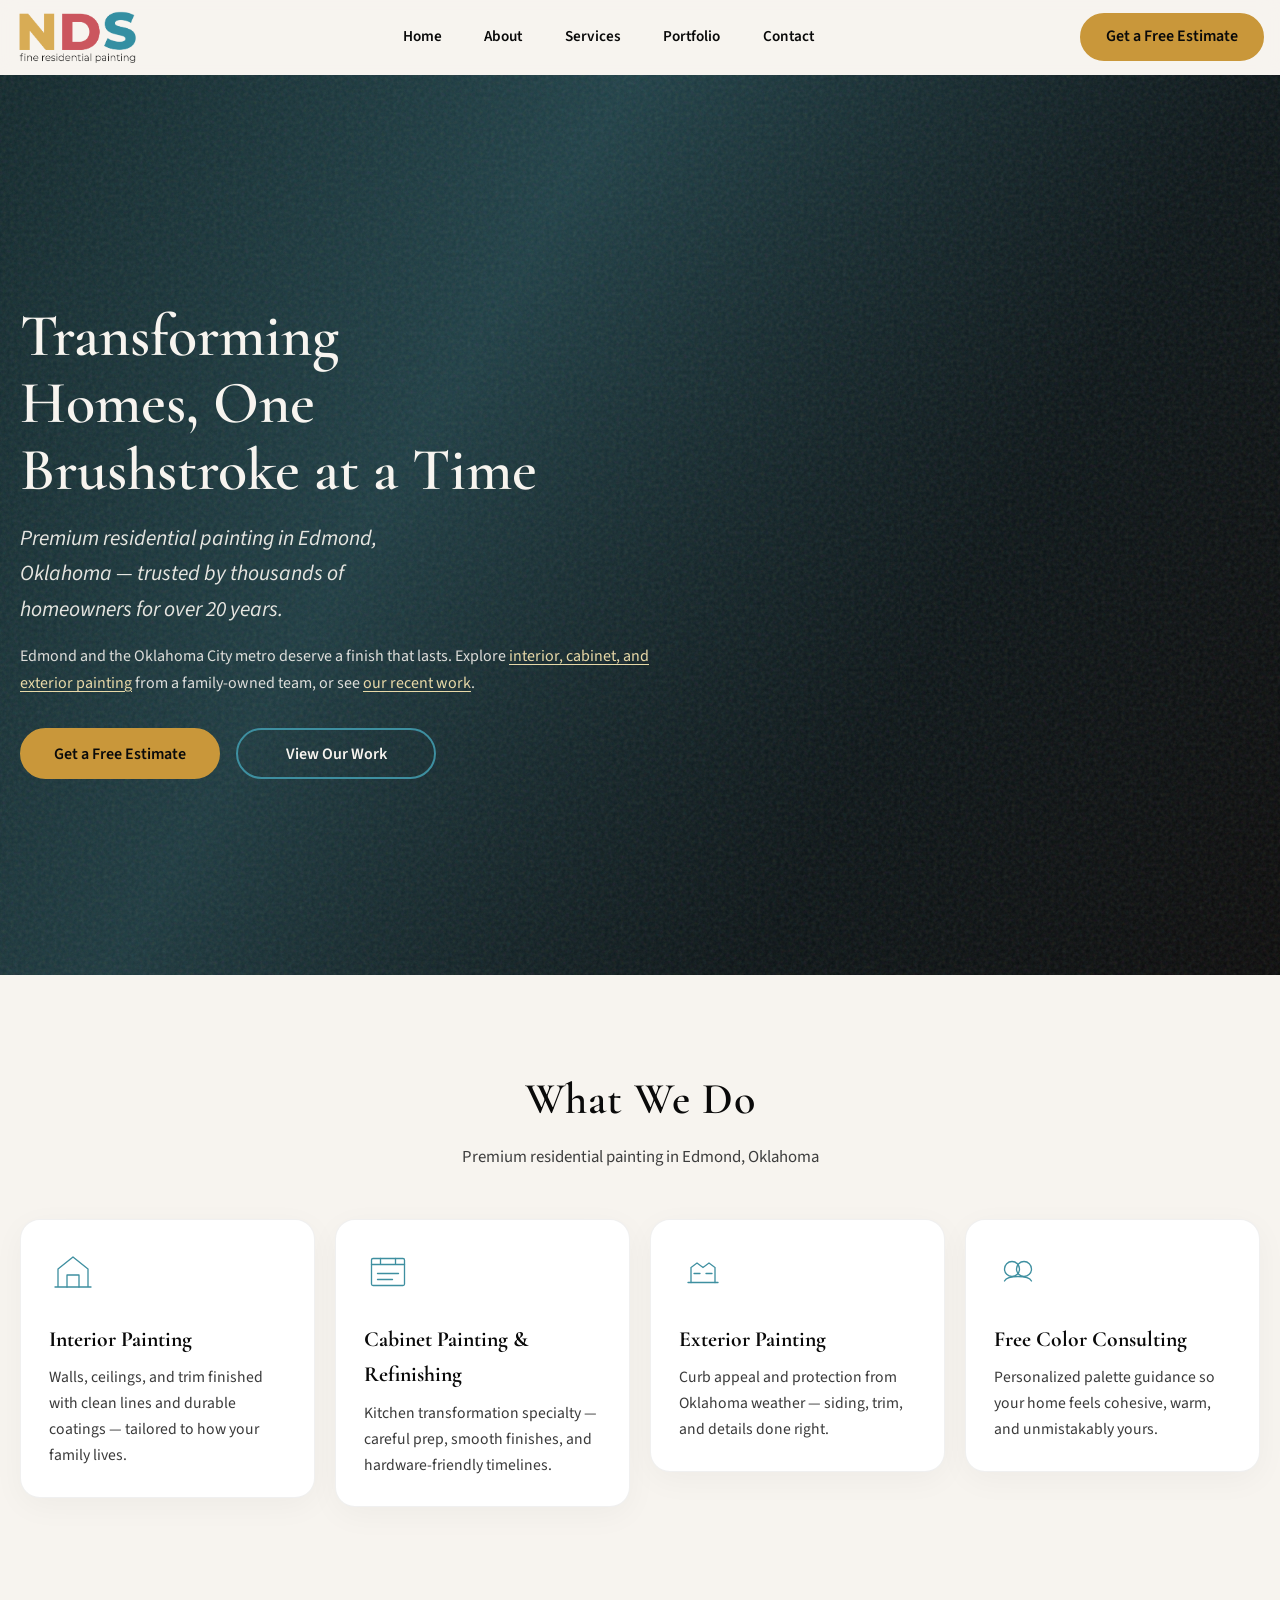
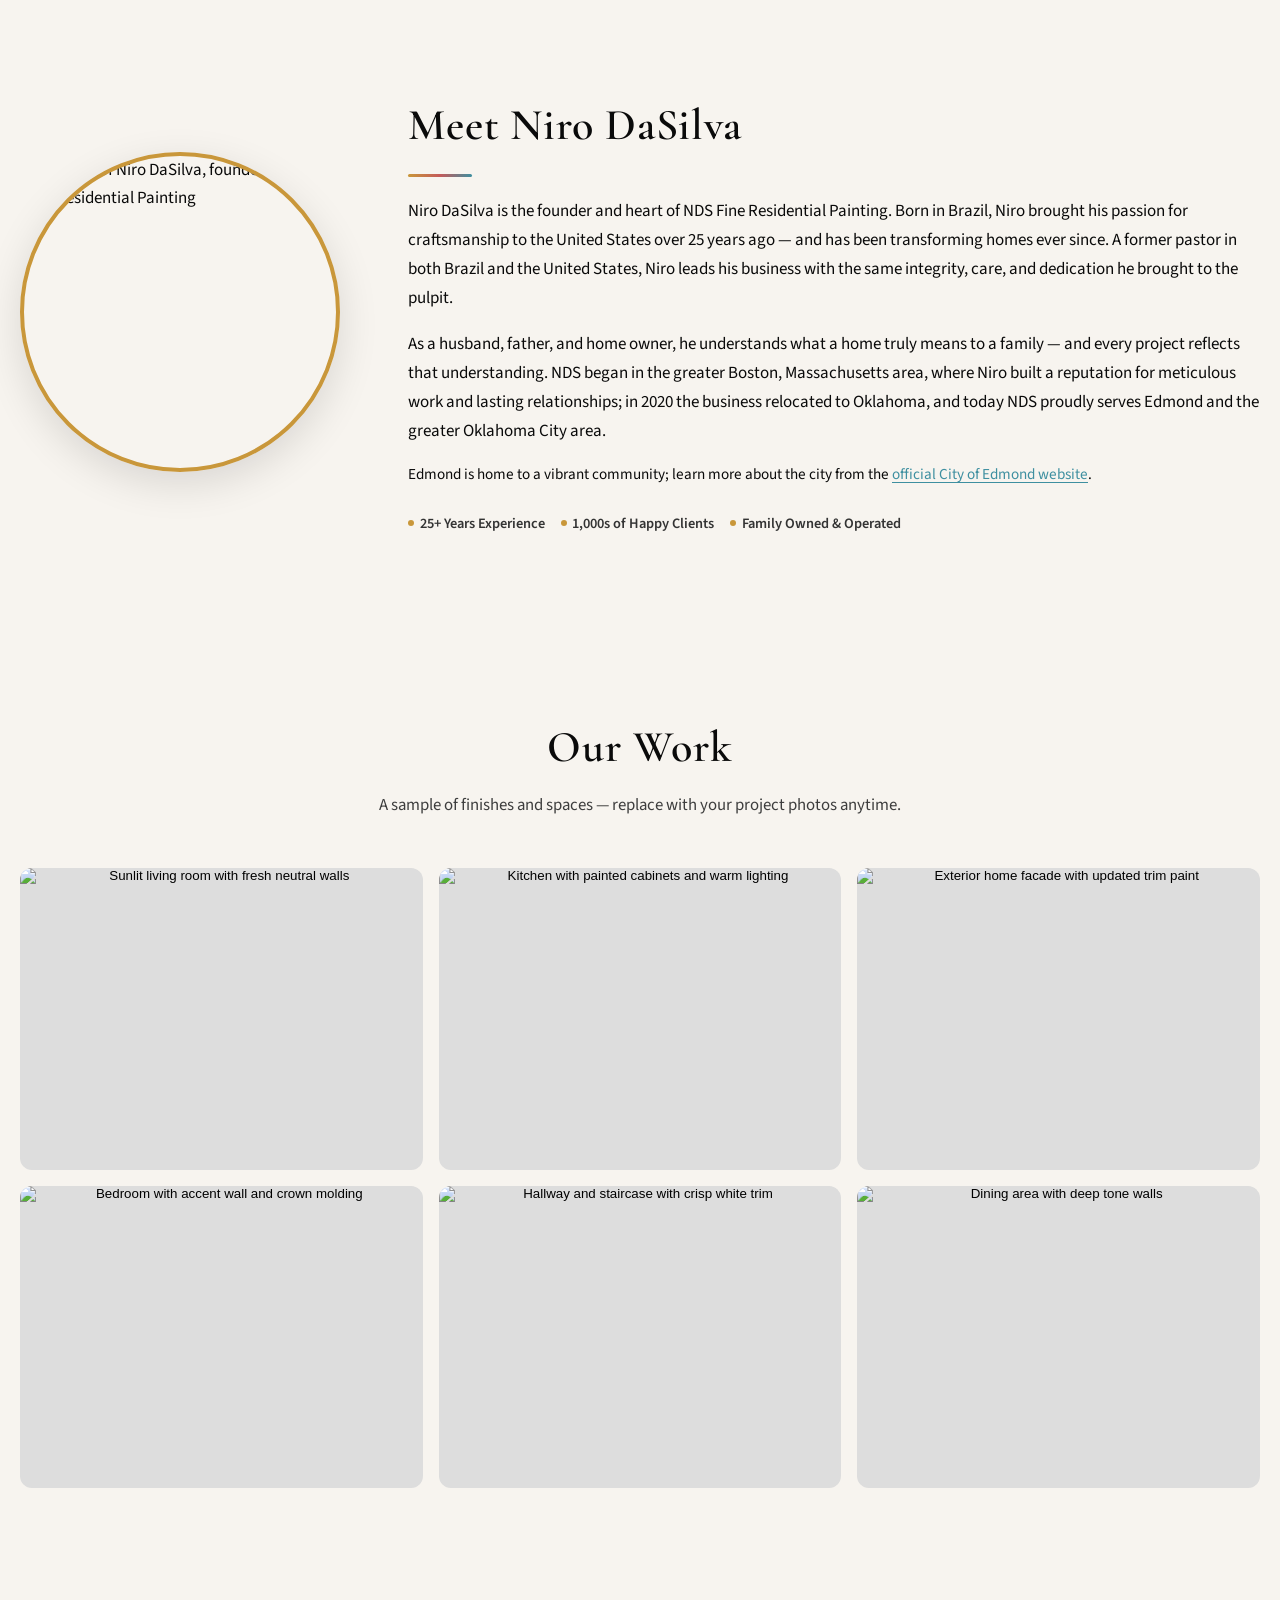
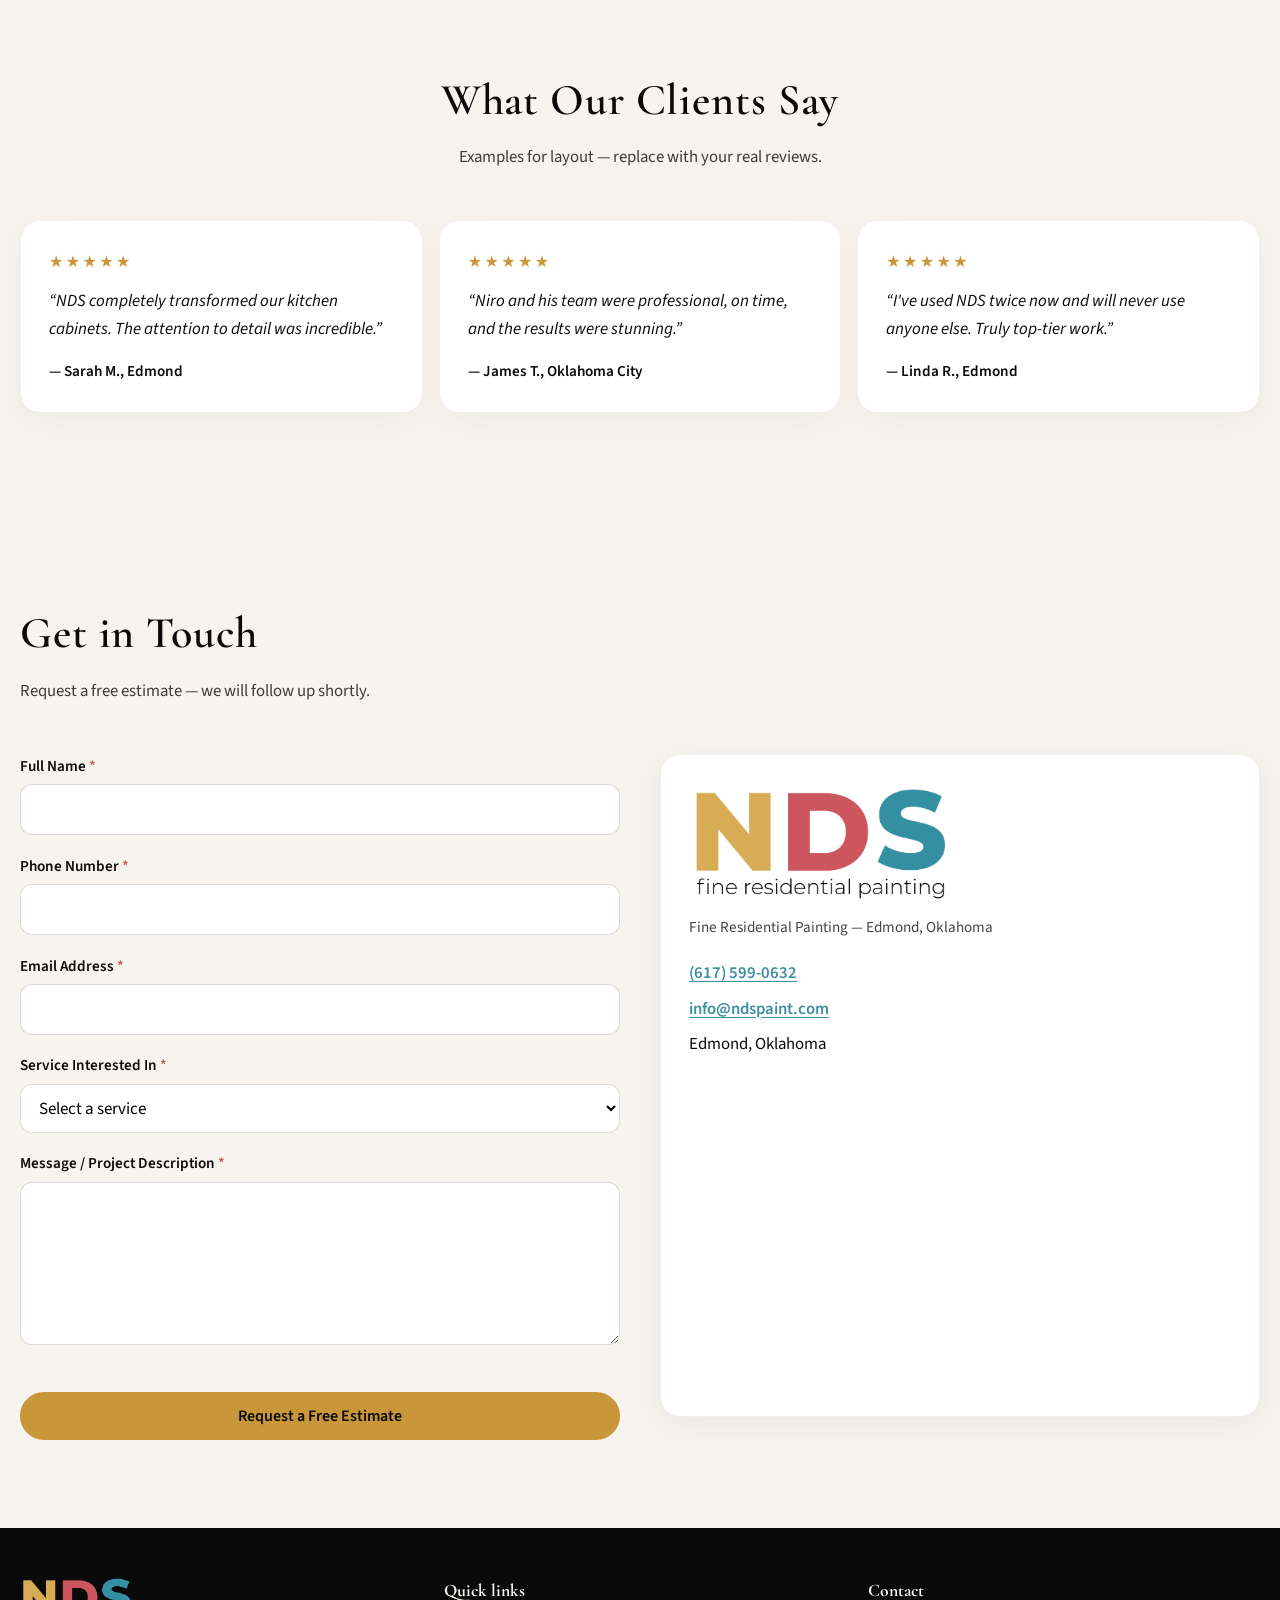
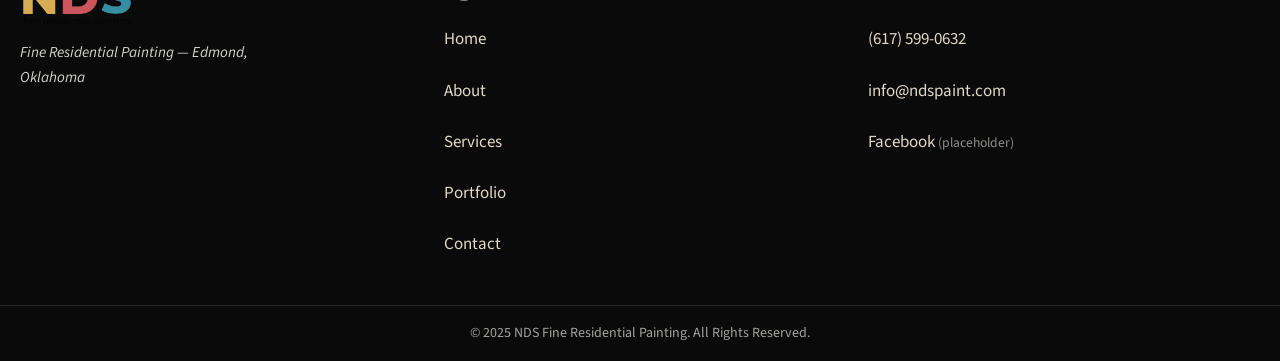
==== site/index.html @ ad786ef2 "Add NDS Fine Residential Painting static site and assets - Single-page site in site/ (HTML, CSS, van" ====
<!DOCTYPE html>
<html lang="en-US">
<head>
  <meta charset="utf-8">
  <meta name="viewport" content="width=device-width, initial-scale=1">
  <title>NDS Fine Residential Painting | Edmond, Oklahoma | Cabinet &amp; Interior Painting</title>
  <meta name="description" content="NDS Fine Residential Painting offers premium interior, exterior, and cabinet painting in Edmond, Oklahoma. Family owned, 20+ years experience. Free estimates.">
  <link rel="canonical" href="https://ndspaint.com/">
  <meta property="og:type" content="website">
  <meta property="og:url" content="https://ndspaint.com/">
  <meta property="og:title" content="NDS Fine Residential Painting | Edmond, Oklahoma">
  <meta property="og:description" content="Premium interior, exterior, and cabinet painting in Edmond, Oklahoma. Family owned, 20+ years experience. Free estimates.">
  <meta property="og:image" content="https://ndspaint.com/images/logo.png">
  <meta property="og:locale" content="en_US">
  <meta name="twitter:card" content="summary_large_image">
  <meta name="twitter:title" content="NDS Fine Residential Painting | Edmond, Oklahoma">
  <meta name="twitter:description" content="Premium interior, exterior, and cabinet painting in Edmond, Oklahoma. Family owned, 20+ years experience.">
  <meta name="twitter:image" content="https://ndspaint.com/images/logo.png">
  <meta name="theme-color" content="#0A0A0A">
  <link rel="preconnect" href="https://fonts.googleapis.com">
  <link rel="preconnect" href="https://fonts.gstatic.com" crossorigin>
  <link href="https://fonts.googleapis.com/css2?family=Cormorant+Garamond:ital,wght@0,500;0,600;0,700;1,500&family=Source+Sans+3:ital,wght@0,400;0,600;0,700;1,400&display=swap" rel="stylesheet">
  <link rel="stylesheet" href="styles.css">
  <script type="application/ld+json">
  {
    "@context": "https://schema.org",
    "@type": "HousePainter",
    "name": "NDS Fine Residential Painting",
    "description": "Premium residential interior, exterior, and cabinet painting. Founded in the greater Boston, Massachusetts area; relocated to Oklahoma in 2020. Family owned, now serving Edmond and the greater Oklahoma City area.",
    "url": "https://ndspaint.com/",
    "telephone": "+1-617-599-0632",
    "email": "info@ndspaint.com",
    "areaServed": [
      { "@type": "City", "name": "Edmond", "containedInPlace": { "@type": "State", "name": "Oklahoma" } },
      { "@type": "AdministrativeArea", "name": "Oklahoma City metropolitan area" }
    ],
    "address": {
      "@type": "PostalAddress",
      "addressLocality": "Edmond",
      "addressRegion": "OK",
      "addressCountry": "US"
    }
  }
  </script>
</head>
<body>
  <a class="skip-link" href="#main">Skip to main content</a>

  <header class="site-header" id="top">
    <nav class="nav" aria-label="Primary">
      <a class="nav__brand" href="#home">
        <img class="nav__logo" src="images/logo.png" width="420" height="195" alt="NDS Fine Residential Painting">
      </a>
      <ul class="nav__menu" id="navMenu">
        <li><a class="nav__link" href="#home">Home</a></li>
        <li><a class="nav__link" href="#about">About</a></li>
        <li><a class="nav__link" href="#services">Services</a></li>
        <li><a class="nav__link" href="#portfolio">Portfolio</a></li>
        <li><a class="nav__link" href="#contact">Contact</a></li>
        <li class="nav__menu-cta"><a class="btn btn--primary btn--small" href="#contact">Get a Free Estimate</a></li>
      </ul>
      <div class="nav__spacer" aria-hidden="true"></div>
      <div class="nav__backdrop" id="navBackdrop" hidden></div>
      <div class="nav__end">
        <button type="button" class="nav__toggle" id="navToggle" aria-expanded="false" aria-controls="navMenu" aria-label="Open menu">
          <span class="nav__toggle-bar" aria-hidden="true"></span>
          <span class="nav__toggle-bar" aria-hidden="true"></span>
          <span class="nav__toggle-bar" aria-hidden="true"></span>
        </button>
        <a class="btn btn--primary nav__cta" href="#contact" aria-label="Get a Free Estimate">
          <span class="nav__cta-label nav__cta-label--full" aria-hidden="true">Get a Free Estimate</span>
          <span class="nav__cta-label nav__cta-label--short" aria-hidden="true">Free estimate</span>
        </a>
      </div>
    </nav>
  </header>

  <main id="main">
    <section class="hero section section--dark" id="home" aria-labelledby="hero-heading">
      <div class="hero__bg" aria-hidden="true"></div>
      <div class="hero__inner container reveal">
        <h1 class="hero__title" id="hero-heading">Transforming Homes, One Brushstroke at a Time</h1>
        <p class="hero__subtitle">Premium residential painting in Edmond, Oklahoma — trusted by thousands of homeowners for over 20 years.</p>
        <p class="hero__lede">Edmond and the Oklahoma City metro deserve a finish that lasts. Explore <a href="#services">interior, cabinet, and exterior painting</a> from a family-owned team, or see <a href="#portfolio">our recent work</a>.</p>
        <div class="hero__actions">
          <a class="btn btn--primary hero__btn" href="#contact">Get a Free Estimate</a>
          <a class="btn btn--outline hero__btn" href="#portfolio">View Our Work</a>
        </div>
      </div>
    </section>

    <section class="section section--cream" id="services" aria-labelledby="services-heading">
      <div class="container">
        <header class="section__header reveal">
          <h2 class="section__title" id="services-heading">What We Do</h2>
          <p class="section__kicker">Premium residential painting in Edmond, Oklahoma</p>
        </header>
        <div class="grid grid--services">
          <article class="card card--service reveal">
            <div class="card__icon" aria-hidden="true">
              <svg viewBox="0 0 64 64" width="48" height="48" fill="none" stroke="currentColor" stroke-width="1.75" stroke-linecap="round" stroke-linejoin="round"><path d="M8 52h48M12 52V28l20-16 20 16v24"/><path d="M24 52V36h16v16"/></svg>
            </div>
            <h3 class="card__title">Interior Painting</h3>
            <p class="card__text">Walls, ceilings, and trim finished with clean lines and durable coatings — tailored to how your family lives.</p>
          </article>
          <article class="card card--service reveal">
            <div class="card__icon" aria-hidden="true">
              <svg viewBox="0 0 64 64" width="48" height="48" fill="none" stroke="currentColor" stroke-width="1.75" stroke-linecap="round"><rect x="10" y="14" width="44" height="36" rx="2"/><path d="M10 22h44M22 14v8M42 14v8"/><path d="M18 34h28M18 42h20"/></svg>
            </div>
            <h3 class="card__title">Cabinet Painting &amp; Refinishing</h3>
            <p class="card__text">Kitchen transformation specialty — careful prep, smooth finishes, and hardware-friendly timelines.</p>
          </article>
          <article class="card card--service reveal">
            <div class="card__icon" aria-hidden="true">
              <svg viewBox="0 0 64 64" width="48" height="48" fill="none" stroke="currentColor" stroke-width="1.75" stroke-linecap="round"><path d="M12 46h40"/><path d="M16 46V26l8-6 8 6 8-6 8 6v20"/><path d="M20 34h8M36 34h8"/></svg>
            </div>
            <h3 class="card__title">Exterior Painting</h3>
            <p class="card__text">Curb appeal and protection from Oklahoma weather — siding, trim, and details done right.</p>
          </article>
          <article class="card card--service reveal">
            <div class="card__icon" aria-hidden="true">
              <svg viewBox="0 0 64 64" width="48" height="48" fill="none" stroke="currentColor" stroke-width="1.75" stroke-linecap="round"><circle cx="24" cy="28" r="10"/><circle cx="40" cy="28" r="10"/><path d="M14 44c4-8 32-8 36 0"/></svg>
            </div>
            <h3 class="card__title">Free Color Consulting</h3>
            <p class="card__text">Personalized palette guidance so your home feels cohesive, warm, and unmistakably yours.</p>
          </article>
        </div>
      </div>
    </section>

    <section class="section" id="about" aria-labelledby="about-heading">
      <div class="container about">
        <div class="about__media reveal">
          <img class="about__photo" src="https://picsum.photos/seed/nds-owner-portrait/640/640" width="320" height="320" alt="Portrait of Niro DaSilva, founder of NDS Fine Residential Painting">
        </div>
        <div class="about__content reveal">
          <h2 class="section__title section__title--left" id="about-heading">Meet Niro DaSilva</h2>
          <span class="about__accent" aria-hidden="true"></span>
          <p class="about__text">Niro DaSilva is the founder and heart of NDS Fine Residential Painting. Born in Brazil, Niro brought his passion for craftsmanship to the United States over 25 years ago — and has been transforming homes ever since. A former pastor in both Brazil and the United States, Niro leads his business with the same integrity, care, and dedication he brought to the pulpit.</p>
          <p class="about__text">As a husband, father, and home owner, he understands what a home truly means to a family — and every project reflects that understanding. NDS began in the greater Boston, Massachusetts area, where Niro built a reputation for meticulous work and lasting relationships; in 2020 the business relocated to Oklahoma, and today NDS proudly serves Edmond and the greater Oklahoma City area.</p>
          <p class="about__meta">Edmond is home to a vibrant community; learn more about the city from the <a href="https://www.edmondok.com/" rel="noopener noreferrer">official City of Edmond website</a>.</p>
          <ul class="about__badges" aria-label="Company highlights">
            <li>25+ Years Experience</li>
            <li>1,000s of Happy Clients</li>
            <li>Family Owned &amp; Operated</li>
          </ul>
        </div>
      </div>
    </section>

    <section class="section section--cream" id="portfolio" aria-labelledby="portfolio-heading">
      <div class="container">
        <header class="section__header reveal">
          <h2 class="section__title" id="portfolio-heading">Our Work</h2>
          <p class="section__kicker">A sample of finishes and spaces — replace with your project photos anytime.</p>
        </header>
        <div class="gallery" id="gallery" data-lightbox-root>
          <button type="button" class="gallery__item reveal" data-lightbox-index="0" aria-label="Open gallery image 1: Sunlit living room with fresh neutral walls">
            <img src="https://picsum.photos/seed/nds-pf-01/800/600" alt="Sunlit living room with fresh neutral walls" width="800" height="600" loading="lazy" decoding="async">
          </button>
          <button type="button" class="gallery__item reveal" data-lightbox-index="1" aria-label="Open gallery image 2: Kitchen with painted cabinets and warm lighting">
            <img src="https://picsum.photos/seed/nds-pf-02/800/700" alt="Kitchen with painted cabinets and warm lighting" width="800" height="700" loading="lazy" decoding="async">
          </button>
          <button type="button" class="gallery__item reveal" data-lightbox-index="2" aria-label="Open gallery image 3: Exterior home facade with updated trim paint">
            <img src="https://picsum.photos/seed/nds-pf-03/800/650" alt="Exterior home facade with updated trim paint" width="800" height="650" loading="lazy" decoding="async">
          </button>
          <button type="button" class="gallery__item reveal" data-lightbox-index="3" aria-label="Open gallery image 4: Bedroom with accent wall and crown molding">
            <img src="https://picsum.photos/seed/nds-pf-04/800/620" alt="Bedroom with accent wall and crown molding" width="800" height="620" loading="lazy" decoding="async">
          </button>
          <button type="button" class="gallery__item reveal" data-lightbox-index="4" aria-label="Open gallery image 5: Hallway and staircase with crisp white trim">
            <img src="https://picsum.photos/seed/nds-pf-05/800/680" alt="Hallway and staircase with crisp white trim" width="800" height="680" loading="lazy" decoding="async">
          </button>
          <button type="button" class="gallery__item reveal" data-lightbox-index="5" aria-label="Open gallery image 6: Dining area with deep tone walls">
            <img src="https://picsum.photos/seed/nds-pf-06/800/640" alt="Dining area with deep tone walls" width="800" height="640" loading="lazy" decoding="async">
          </button>
        </div>
      </div>
    </section>

    <section class="section" id="testimonials" aria-labelledby="testimonials-heading">
      <div class="container">
        <header class="section__header reveal">
          <h2 class="section__title" id="testimonials-heading">What Our Clients Say</h2>
          <p class="section__kicker">Examples for layout — replace with your real reviews.</p>
        </header>
        <div class="testimonials reveal" role="region" aria-label="Client testimonials" tabindex="0">
          <article class="testimonial card">
            <p class="testimonial__stars" aria-label="5 out of 5 stars">★★★★★</p>
            <blockquote class="testimonial__quote"><p>“NDS completely transformed our kitchen cabinets. The attention to detail was incredible.”</p></blockquote>
            <p class="testimonial__cite">— Sarah M., Edmond</p>
          </article>
          <article class="testimonial card">
            <p class="testimonial__stars" aria-label="5 out of 5 stars">★★★★★</p>
            <blockquote class="testimonial__quote"><p>“Niro and his team were professional, on time, and the results were stunning.”</p></blockquote>
            <p class="testimonial__cite">— James T., Oklahoma City</p>
          </article>
          <article class="testimonial card">
            <p class="testimonial__stars" aria-label="5 out of 5 stars">★★★★★</p>
            <blockquote class="testimonial__quote"><p>“I've used NDS twice now and will never use anyone else. Truly top-tier work.”</p></blockquote>
            <p class="testimonial__cite">— Linda R., Edmond</p>
          </article>
        </div>
      </div>
    </section>

    <section class="section section--cream" id="contact" aria-labelledby="contact-heading">
      <div class="container contact">
        <header class="section__header section__header--left reveal">
          <h2 class="section__title" id="contact-heading">Get in Touch</h2>
          <p class="section__kicker">Request a free estimate — we will follow up shortly.</p>
        </header>
        <div class="contact__grid">
          <div class="contact__form-wrap reveal">
            <form class="form" id="contactForm">
              <div class="form__success" id="formSuccess" role="status" aria-live="polite" hidden>
                <p>Thank you! We’ll be in touch shortly.</p>
              </div>
              <div class="form__fields" id="formFields">
                <div class="form__row">
                  <label class="form__label" for="fullName">Full Name <span class="req" aria-hidden="true">*</span></label>
                  <input class="form__input" type="text" id="fullName" name="fullName" required autocomplete="name" minlength="2">
                </div>
                <div class="form__row">
                  <label class="form__label" for="phone">Phone Number <span class="req" aria-hidden="true">*</span></label>
                  <input class="form__input" type="tel" id="phone" name="phone" required autocomplete="tel">
                </div>
                <div class="form__row">
                  <label class="form__label" for="email">Email Address <span class="req" aria-hidden="true">*</span></label>
                  <input class="form__input" type="email" id="email" name="email" required autocomplete="email">
                </div>
                <div class="form__row">
                  <label class="form__label" for="service">Service Interested In <span class="req" aria-hidden="true">*</span></label>
                  <select class="form__input" id="service" name="service" required>
                    <option value="">Select a service</option>
                    <option value="interior">Interior</option>
                    <option value="exterior">Exterior</option>
                    <option value="cabinets">Cabinets</option>
                    <option value="color">Color Consulting</option>
                    <option value="other">Other</option>
                  </select>
                </div>
                <div class="form__row">
                  <label class="form__label" for="message">Message / Project Description <span class="req" aria-hidden="true">*</span></label>
                  <textarea class="form__input form__textarea" id="message" name="message" rows="5" required minlength="10"></textarea>
                </div>
                <button type="submit" class="btn btn--primary form__submit">Request a Free Estimate</button>
              </div>
            </form>
          </div>
          <aside class="contact__aside reveal" aria-labelledby="contact-aside-heading">
            <h3 class="visually-hidden" id="contact-aside-heading">Contact information</h3>
            <div class="contact__logo-block">
              <img src="images/logo.png" width="701" height="325" alt="NDS Fine Residential Painting logo">
              <p class="contact__tag">Fine Residential Painting — Edmond, Oklahoma</p>
            </div>
            <ul class="contact__list">
              <li><a href="tel:+16175990632">(617) 599-0632</a></li>
              <li><a href="mailto:info@ndspaint.com">info@ndspaint.com</a></li>
              <li>Edmond, Oklahoma</li>
            </ul>
            <div class="contact__map">
              <iframe title="Map of Edmond, Oklahoma" src="https://www.google.com/maps?q=Edmond%2C+Oklahoma&output=embed" width="600" height="280" style="border:0;" loading="lazy" referrerpolicy="no-referrer-when-downgrade"></iframe>
            </div>
          </aside>
        </div>
      </div>
    </section>
  </main>

  <footer class="site-footer">
    <div class="container site-footer__grid">
      <div class="site-footer__col">
        <img class="site-footer__logo" src="images/logo.png" width="420" height="195" alt="" aria-hidden="true">
        <p class="site-footer__tagline">Fine Residential Painting — Edmond, Oklahoma</p>
      </div>
      <div class="site-footer__col">
        <h3 class="site-footer__heading">Quick links</h3>
        <ul class="site-footer__links">
          <li><a href="#home">Home</a></li>
          <li><a href="#about">About</a></li>
          <li><a href="#services">Services</a></li>
          <li><a href="#portfolio">Portfolio</a></li>
          <li><a href="#contact">Contact</a></li>
        </ul>
      </div>
      <div class="site-footer__col">
        <h3 class="site-footer__heading">Contact</h3>
        <ul class="site-footer__links">
          <li><a href="tel:+16175990632">(617) 599-0632</a></li>
          <li><a href="mailto:info@ndspaint.com">info@ndspaint.com</a></li>
          <li><a href="https://www.facebook.com/" rel="noopener noreferrer">Facebook</a> <span class="muted">(placeholder)</span></li>
        </ul>
      </div>
    </div>
    <div class="site-footer__bar">
      <div class="container">
        <p>© 2025 NDS Fine Residential Painting. All Rights Reserved.</p>
      </div>
    </div>
  </footer>

  <div class="lightbox" id="lightbox" role="dialog" aria-modal="true" aria-label="Image gallery" hidden>
    <div class="lightbox__backdrop" data-lightbox-close tabindex="-1"></div>
    <div class="lightbox__dialog">
      <button type="button" class="lightbox__close" data-lightbox-close aria-label="Close gallery">&times;</button>
      <button type="button" class="lightbox__nav lightbox__nav--prev" id="lightboxPrev" aria-label="Previous image">‹</button>
      <figure class="lightbox__figure">
        <img class="lightbox__img" id="lightboxImg" alt="">
        <figcaption class="lightbox__caption" id="lightboxCaption"></figcaption>
      </figure>
      <button type="button" class="lightbox__nav lightbox__nav--next" id="lightboxNext" aria-label="Next image">›</button>
    </div>
  </div>

  <script src="script.js" defer></script>
</body>
</html>
---- site/styles.css ----
:root {
  --gold: #C9973A;
  --rose: #C45A5A;
  --teal: #3E8FA0;
  --black: #0A0A0A;
  --cream: #F7F4EF;
  --font-display: "Cormorant Garamond", Georgia, "Times New Roman", serif;
  --font-body: "Source Sans 3", system-ui, sans-serif;
  --shadow-nav: 0 4px 24px rgba(10, 10, 10, 0.08);
  --radius: 12px;
  --radius-lg: 20px;
  --container: min(1200px, 100% - 2rem);
  --transition: 0.25s ease;
}

@media (min-width: 1280px) {
  :root {
    --container: min(1240px, 100% - 2.5rem);
  }
}

*,
*::before,
*::after {
  box-sizing: border-box;
}

html {
  scroll-behavior: smooth;
}

@media (prefers-reduced-motion: reduce) {
  html {
    scroll-behavior: auto;
  }

  *,
  *::before,
  *::after {
    animation-duration: 0.01ms !important;
    animation-iteration-count: 1 !important;
    transition-duration: 0.01ms !important;
  }
}

body {
  margin: 0;
  font-family: var(--font-body);
  font-size: 1.0625rem;
  line-height: 1.65;
  color: var(--black);
  background: var(--cream);
}

img {
  max-width: 100%;
  height: auto;
  display: block;
}

a {
  color: var(--teal);
  text-underline-offset: 3px;
}

a:hover {
  color: var(--rose);
}

:focus-visible {
  outline: 3px solid var(--gold);
  outline-offset: 2px;
}

.visually-hidden {
  position: absolute;
  width: 1px;
  height: 1px;
  padding: 0;
  margin: -1px;
  overflow: hidden;
  clip: rect(0, 0, 0, 0);
  white-space: nowrap;
  border: 0;
}

.skip-link {
  position: absolute;
  left: 1rem;
  top: -100px;
  z-index: 1000;
  padding: 0.75rem 1.25rem;
  background: var(--gold);
  color: var(--black);
  font-weight: 600;
  border-radius: var(--radius);
  text-decoration: none;
}

.skip-link:focus {
  top: 1rem;
}

.container {
  width: var(--container);
  margin-inline: auto;
}

main section[id] {
  scroll-margin-top: 4.75rem;
}

@media (min-width: 768px) {
  main section[id] {
    scroll-margin-top: 5.25rem;
  }
}

.section {
  padding-block: clamp(3rem, 8vw, 5.5rem);
}

@media (max-width: 767px) {
  .section {
    padding-block: clamp(2.25rem, 6vw, 3.25rem);
  }

  .section__header {
    margin-bottom: clamp(1.25rem, 4vw, 2rem);
  }
}

.section--cream {
  background: var(--cream);
}

.section--dark {
  color: var(--cream);
}

.section__header {
  text-align: center;
  max-width: 42rem;
  margin-inline: auto;
  margin-bottom: clamp(2rem, 5vw, 3rem);
}

.section__header--left {
  text-align: left;
  margin-inline: 0;
}

.section__title {
  font-family: var(--font-display);
  font-size: clamp(2rem, 4.5vw, 2.75rem);
  font-weight: 600;
  margin: 0 0 0.5rem;
  letter-spacing: 0.02em;
}

.section__title--left {
  text-align: left;
}

.section__kicker {
  margin: 0;
  font-size: 1.05rem;
  color: #3d3d3d;
}

.section--dark .section__kicker {
  color: rgba(247, 244, 239, 0.85);
}

h3 {
  font-family: var(--font-display);
  font-size: 1.35rem;
  margin: 0 0 0.5rem;
}

/* ----- Header / Nav ----- */
.site-header {
  position: sticky;
  top: 0;
  z-index: 900;
  background: rgba(247, 244, 239, 0.92);
  backdrop-filter: blur(10px);
  transition: box-shadow var(--transition), background var(--transition);
}

.site-header.is-scrolled {
  background: rgba(247, 244, 239, 0.97);
  box-shadow: var(--shadow-nav);
}

.nav {
  display: flex;
  align-items: center;
  justify-content: flex-start;
  gap: 0.65rem 1rem;
  max-width: 1280px;
  margin-inline: auto;
  padding: 0.5rem 1rem;
  min-height: 3.75rem;
}

.nav__spacer {
  display: none;
}

.nav__end {
  display: flex;
  align-items: center;
  gap: 0.45rem;
  flex-shrink: 0;
}

.nav__brand {
  display: flex;
  align-items: center;
  text-decoration: none;
  color: inherit;
  min-height: 44px;
  min-width: 44px;
}

.nav__brand:hover {
  color: inherit;
}

.nav__logo {
  flex-shrink: 0;
  height: 44px;
  width: auto;
  max-width: min(200px, calc(100vw - 11.5rem));
  object-fit: contain;
  display: block;
}

@media (min-width: 480px) {
  .nav__logo {
    height: 44px;
    max-width: min(260px, calc(100vw - 6rem));
  }

  .nav {
    min-height: 4rem;
  }
}

@media (min-width: 768px) {
  .nav__logo {
    height: 48px;
    max-width: min(280px, 38vw);
  }

  .nav {
    min-height: 4.25rem;
    padding-block: 0.55rem 0.65rem;
  }
}

@media (min-width: 1024px) {
  .nav__logo {
    height: 52px;
    max-width: min(300px, 32vw);
  }

  .nav {
    min-height: 4.5rem;
  }
}

@media (min-width: 1280px) {
  .nav__logo {
    height: 56px;
    max-width: 320px;
  }

  .nav {
    min-height: 4.65rem;
  }
}

.nav__toggle {
  display: flex;
  flex-direction: column;
  justify-content: center;
  gap: 6px;
  width: 44px;
  height: 44px;
  padding: 0;
  border: 0;
  background: transparent;
  cursor: pointer;
  z-index: 950;
}

.nav__toggle-bar {
  display: block;
  width: 24px;
  height: 2px;
  background: var(--black);
  margin-inline: auto;
  transition: transform var(--transition), opacity var(--transition);
}

.nav.is-open .nav__toggle-bar:nth-child(1) {
  transform: translateY(8px) rotate(45deg);
}

.nav.is-open .nav__toggle-bar:nth-child(2) {
  opacity: 0;
}

.nav.is-open .nav__toggle-bar:nth-child(3) {
  transform: translateY(-8px) rotate(-45deg);
}

.nav__backdrop {
  position: fixed;
  inset: 0;
  background: rgba(10, 10, 10, 0.45);
  z-index: 920;
}

.nav__menu {
  list-style: none;
  margin: 0;
  padding: 5rem 2rem 2rem;
  display: flex;
  flex-direction: column;
  align-items: center;
  gap: 0.25rem;
  position: fixed;
  inset: 0;
  width: 100%;
  max-width: 100vw;
  background: var(--cream);
  z-index: 930;
  transform: translateX(100%);
  transition: transform 0.3s ease;
  overflow-y: auto;
  overflow-x: hidden;
  pointer-events: none;
}

@media (max-width: 1023px) {
  .nav__spacer {
    display: block;
    flex: 1 1 auto;
    min-width: 0.5rem;
    height: 1px;
  }

  .nav__menu-cta {
    display: none;
  }

  .nav__end .nav__cta {
    font-size: 0.8125rem;
    padding: 0.5rem 0.85rem;
    min-height: 44px;
    white-space: normal;
    max-width: 11rem;
    line-height: 1.25;
  }
}

@media (max-width: 380px) {
  .nav__end .nav__cta {
    font-size: 0.75rem;
    padding: 0.45rem 0.65rem;
  }
}

.nav.is-open .nav__menu {
  transform: translateX(0);
  pointer-events: auto;
}

.nav__link {
  display: flex;
  align-items: center;
  justify-content: center;
  min-height: 48px;
  padding: 0.5rem 1.25rem;
  font-weight: 600;
  text-decoration: none;
  color: var(--black);
  font-size: 1.25rem;
}

.nav__link:hover {
  color: var(--teal);
}

.nav__menu-cta {
  margin-top: 1rem;
  width: 100%;
  max-width: 280px;
}

.nav__cta {
  display: inline-flex;
  align-items: center;
  justify-content: center;
  text-decoration: none;
  line-height: 1.2;
}

.nav__cta-label--short {
  display: none;
}

@media (max-width: 540px) {
  .nav__cta-label--full {
    display: none;
  }

  .nav__cta-label--short {
    display: inline;
  }

  .nav__end .nav__cta {
    padding: 0.5rem 0.7rem;
    font-size: 0.8125rem;
  }
}

@media (min-width: 1024px) {
  .nav__toggle {
    display: none;
  }

  .nav__backdrop {
    display: none !important;
  }

  .nav__menu {
    position: static;
    flex: 1 1 0;
    min-width: 0;
    flex-direction: row;
    align-items: center;
    justify-content: center;
    padding: 0;
    transform: none !important;
    background: transparent;
    gap: 0.15rem;
    overflow: visible;
    width: auto;
    max-width: none;
    margin: 0;
    pointer-events: auto;
  }

  .nav__link {
    font-size: 0.95rem;
    min-height: 44px;
  }

  .nav__menu-cta {
    display: none;
  }

  .nav__end .nav__cta {
    font-size: 1rem;
    padding: 0.65rem 1.5rem;
    max-width: none;
    white-space: normal;
  }
}

/* ----- Buttons ----- */
.btn {
  display: inline-flex;
  align-items: center;
  justify-content: center;
  min-height: 48px;
  padding: 0.65rem 1.5rem;
  font-family: var(--font-body);
  font-weight: 600;
  font-size: 1rem;
  text-decoration: none;
  border-radius: 999px;
  border: 2px solid transparent;
  cursor: pointer;
  white-space: normal;
  text-align: center;
  transition: background var(--transition), color var(--transition), border-color var(--transition), transform 0.15s ease;
}

.btn:active {
  transform: scale(0.98);
}

.btn--primary {
  background: var(--gold);
  color: var(--black);
  border-color: var(--gold);
}

.btn--primary:hover {
  background: #b88732;
  border-color: #b88732;
  color: var(--black);
}

.btn--outline {
  background: transparent;
  color: var(--cream);
  border-color: var(--teal);
}

.btn--outline:hover {
  background: rgba(62, 143, 160, 0.2);
  color: var(--cream);
}

.btn--small {
  min-height: 44px;
  font-size: 0.95rem;
  width: 100%;
}

.section--cream .btn--outline {
  color: var(--teal);
  border-color: var(--teal);
}

.section--cream .btn--outline:hover {
  background: rgba(62, 143, 160, 0.12);
  color: var(--black);
}

/* ----- Hero ----- */
.hero {
  position: relative;
  display: flex;
  align-items: center;
  min-height: 100vh;
  min-height: 100dvh;
  padding-block: 6rem 4rem;
  overflow: hidden;
}

@media (max-width: 767px) {
  .hero.section {
    min-height: 0;
    padding-block: clamp(2.75rem, 8vh, 3.75rem) clamp(1.5rem, 4vh, 2.25rem);
  }

  .hero__lede {
    margin-bottom: 1.25rem;
  }

  .hero__actions {
    flex-direction: column;
    align-items: stretch;
    width: 100%;
    max-width: 22rem;
  }

  .hero__btn {
    width: 100%;
    min-width: 0;
    white-space: normal;
    text-align: center;
    padding-inline: 1rem;
  }
}

.hero__bg {
  position: absolute;
  inset: 0;
  background:
    linear-gradient(145deg, rgba(10, 10, 10, 0.55) 0%, rgba(10, 10, 10, 0.75) 100%),
    linear-gradient(120deg, #1a4a52 0%, var(--teal) 35%, #0d2830 70%, var(--black) 100%);
}

.hero__bg::after {
  content: "";
  position: absolute;
  inset: 0;
  opacity: 0.12;
  background-image: url("data:image/svg+xml,%3Csvg viewBox='0 0 256 256' xmlns='http://www.w3.org/2000/svg'%3E%3Cfilter id='n'%3E%3CfeTurbulence type='fractalNoise' baseFrequency='0.9' numOctaves='4' stitchTiles='stitch'/%3E%3C/filter%3E%3Crect width='100%25' height='100%25' filter='url(%23n)'/%3E%3C/svg%3E");
  pointer-events: none;
}

.hero__inner {
  position: relative;
  z-index: 1;
}

.hero__title {
  font-family: var(--font-display);
  font-size: clamp(2.35rem, 6vw, 3.75rem);
  font-weight: 600;
  line-height: 1.12;
  margin: 0 0 1rem;
  max-width: 18ch;
  text-wrap: balance;
}

.hero__subtitle {
  font-size: clamp(1.1rem, 2.2vw, 1.35rem);
  font-style: italic;
  margin: 0 0 1rem;
  max-width: 36ch;
  color: rgba(247, 244, 239, 0.92);
}

.hero__lede {
  margin: 0 0 2rem;
  max-width: 40rem;
  color: rgba(247, 244, 239, 0.88);
  font-size: 1rem;
}

.hero__lede a {
  color: #e8d9a8;
}

.hero__lede a:hover {
  color: #fff;
}

.hero__actions {
  display: flex;
  flex-wrap: wrap;
  gap: 1rem;
}

.hero__btn {
  min-width: min(100%, 200px);
}

@media (min-width: 480px) {
  .hero__btn {
    min-width: 200px;
  }
}

@keyframes heroIn {
  from {
    opacity: 0;
    transform: translateY(24px);
  }
  to {
    opacity: 1;
    transform: translateY(0);
  }
}

@media (prefers-reduced-motion: no-preference) {
  .hero__inner > * {
    animation: heroIn 0.85s ease backwards;
  }

  .hero__title {
    animation-delay: 0.08s;
  }

  .hero__subtitle {
    animation-delay: 0.18s;
  }

  .hero__lede {
    animation-delay: 0.26s;
  }

  .hero__actions {
    animation-delay: 0.34s;
  }
}

/* ----- Reveal on scroll ----- */
.reveal {
  opacity: 0;
  transform: translateY(18px);
  transition: opacity 0.65s ease, transform 0.65s ease;
}

.reveal.is-visible {
  opacity: 1;
  transform: none;
}

@media (max-width: 767px) {
  .hero .reveal,
  .section__header.reveal,
  .card--service.reveal,
  .gallery__item.reveal,
  .testimonial.reveal,
  .about__media.reveal,
  .about__content.reveal,
  .contact__form-wrap.reveal,
  .contact__aside.reveal {
    opacity: 1;
    transform: none;
    transition: none;
  }
}

@media (prefers-reduced-motion: reduce) {
  .reveal {
    opacity: 1;
    transform: none;
  }
}

/* ----- Services grid ----- */
.grid--services {
  display: grid;
  gap: 1.25rem;
  align-items: start;
}

@media (min-width: 768px) {
  .grid--services {
    grid-template-columns: repeat(2, 1fr);
  }
}

@media (min-width: 1024px) {
  .grid--services {
    grid-template-columns: repeat(4, 1fr);
  }
}

.card {
  background: #fff;
  border-radius: var(--radius-lg);
  padding: 1.75rem;
  border: 1px solid rgba(10, 10, 10, 0.06);
  box-shadow: 0 8px 32px rgba(10, 10, 10, 0.04);
  transition: transform var(--transition), box-shadow var(--transition), border-color var(--transition);
}

@media (max-width: 767px) {
  .card--service {
    padding: 1.25rem 1.35rem;
  }
}

.card--service:hover {
  transform: translateY(-6px);
  border-color: var(--gold);
  box-shadow: 0 16px 40px rgba(10, 10, 10, 0.08);
}

.card__icon {
  color: var(--teal);
  margin-bottom: 1rem;
}

.card__title {
  color: var(--black);
  font-size: 1.35rem;
}

.card__text {
  margin: 0;
  color: #3a3a3a;
  font-size: 0.98rem;
}

/* ----- About ----- */
.about {
  display: grid;
  gap: 2.5rem;
  align-items: center;
  padding-top: 0.35rem;
}

@media (min-width: 768px) {
  .about {
    grid-template-columns: minmax(240px, 340px) 1fr;
    gap: 3rem;
  }
}

.about__media {
  justify-self: center;
}

@media (max-width: 767px) {
  .about {
    gap: 1.75rem;
    padding-top: 0.75rem;
  }

  .about__media {
    margin-top: 0.25rem;
  }

  .about__content,
  .about__meta {
    text-align: left;
  }
}

.about__photo {
  width: min(100%, 320px);
  aspect-ratio: 1;
  object-fit: cover;
  border-radius: 50%;
  border: 4px solid var(--gold);
  box-shadow: 0 12px 40px rgba(10, 10, 10, 0.12);
}

.about__accent {
  display: block;
  width: 4rem;
  height: 3px;
  background: linear-gradient(90deg, var(--gold), var(--rose), var(--teal));
  margin: 0.75rem 0 1.25rem;
  border-radius: 2px;
}

.about__text {
  margin: 0 0 1rem;
  line-height: 1.72;
}

.about__meta {
  font-size: 0.95rem;
  margin: 0 0 1.5rem;
}

.about__badges {
  list-style: none;
  margin: 0;
  padding: 0;
  display: flex;
  flex-wrap: wrap;
  gap: 0.5rem 1rem;
  font-weight: 600;
  font-size: 0.9rem;
  color: #333;
  justify-content: flex-start;
}

.about__badges li {
  display: inline-flex;
  align-items: center;
  gap: 0.35rem;
}

.about__badges li::before {
  content: "";
  width: 6px;
  height: 6px;
  border-radius: 50%;
  background: var(--gold);
}

/* ----- Gallery ----- */
.gallery {
  display: grid;
  gap: 1rem;
  grid-template-columns: 1fr;
}

@media (max-width: 767px) {
  .gallery {
    gap: 0.65rem;
  }
}

@media (min-width: 768px) {
  .gallery {
    grid-template-columns: repeat(2, 1fr);
  }
}

@media (min-width: 1024px) {
  .gallery {
    grid-template-columns: repeat(3, 1fr);
  }
}

.gallery__item {
  position: relative;
  padding: 0;
  border: 0;
  border-radius: var(--radius);
  overflow: hidden;
  cursor: pointer;
  background: #ddd;
  aspect-ratio: 4 / 3;
}

@media (max-width: 767px) {
  .gallery__item {
    aspect-ratio: 16 / 9;
    max-height: 14rem;
  }
}

.gallery__item img {
  width: 100%;
  height: 100%;
  object-fit: cover;
  transition: transform 0.4s ease;
}

.gallery__item:hover img,
.gallery__item:focus-visible img {
  transform: scale(1.04);
}

.gallery__item:focus-visible {
  outline-offset: 4px;
}

/* ----- Testimonials ----- */
.testimonials {
  display: flex;
  gap: 1rem;
  overflow-x: auto;
  scroll-snap-type: x mandatory;
  padding-bottom: 0.5rem;
  scrollbar-color: var(--gold) var(--cream);
}

.testimonials:focus-visible {
  outline-offset: 4px;
}

.testimonial {
  flex: 0 0 min(100%, 340px);
  scroll-snap-align: start;
  min-height: 100%;
}

@media (min-width: 768px) {
  .testimonials {
    display: grid;
    grid-template-columns: repeat(3, 1fr);
    overflow: visible;
    scroll-snap-type: none;
  }

  .testimonial {
    flex: none;
  }
}

.testimonial__stars {
  margin: 0 0 0.75rem;
  color: var(--gold);
  letter-spacing: 0.15em;
  font-size: 1rem;
}

.testimonial__quote {
  margin: 0;
}

.testimonial__quote p {
  margin: 0;
  font-style: italic;
}

.testimonial__cite {
  margin: 1rem 0 0;
  font-weight: 600;
  font-size: 0.95rem;
}

/* ----- Contact ----- */
.contact__grid {
  display: grid;
  gap: 2.5rem;
}

.contact__form-wrap {
  min-width: 0;
}

@media (max-width: 767px) {
  .contact__grid {
    gap: 2rem;
  }
}

@media (min-width: 768px) {
  .contact__grid {
    grid-template-columns: 1fr 1fr;
    align-items: start;
  }
}

.form__row {
  margin-bottom: 1.15rem;
}

@media (max-width: 767px) {
  .form__row {
    margin-bottom: 1.35rem;
  }
}

.form__label {
  display: block;
  font-weight: 600;
  margin-bottom: 0.35rem;
  font-size: 0.95rem;
}

.req {
  color: var(--rose);
}

.form__input {
  width: 100%;
  min-height: 48px;
  padding: 0.65rem 0.85rem;
  font: inherit;
  border: 1px solid rgba(10, 10, 10, 0.15);
  border-radius: var(--radius);
  background: #fff;
  transition: border-color var(--transition), box-shadow var(--transition);
}

.form__textarea {
  min-height: 140px;
  resize: vertical;
}

.form__input:focus-visible {
  border-color: var(--gold);
  box-shadow: 0 0 0 3px rgba(201, 151, 58, 0.25);
  outline: none;
}

.form__submit {
  width: 100%;
  margin-top: 1.25rem;
  border: 2px solid var(--gold);
}

.form__success {
  padding: 1.25rem;
  background: rgba(62, 143, 160, 0.12);
  border: 1px solid var(--teal);
  border-radius: var(--radius);
  font-weight: 600;
}

.form__success p {
  margin: 0;
}

.contact__aside {
  background: #fff;
  border-radius: var(--radius-lg);
  padding: 1.75rem;
  border: 1px solid rgba(10, 10, 10, 0.06);
  box-shadow: 0 8px 32px rgba(10, 10, 10, 0.05);
  min-width: 0;
}

@media (max-width: 767px) {
  .contact__aside {
    margin-top: 0.25rem;
    padding: 1.35rem 1.25rem;
  }
}

.contact__logo-block {
  margin-bottom: 1.25rem;
}

.contact__logo-block img {
  max-width: 100%;
  width: auto;
  height: auto;
  max-height: 120px;
  object-fit: contain;
}

@media (max-width: 767px) {
  .contact__logo-block img {
    max-height: 56px;
  }
}

.contact__tag {
  margin: 0.75rem 0 0;
  font-size: 0.95rem;
  color: #444;
}

.contact__list {
  list-style: none;
  margin: 0 0 1.5rem;
  padding: 0;
  font-size: 1.05rem;
}

.contact__list li {
  margin-bottom: 0.5rem;
}

.contact__list a {
  font-weight: 600;
}

.contact__map {
  margin-top: 1rem;
  width: 100%;
  border-radius: var(--radius);
  overflow: hidden;
}

.contact__map iframe {
  display: block;
  width: 100%;
  max-width: 100%;
  height: auto;
  min-height: 200px;
  aspect-ratio: 16 / 9;
  border-radius: var(--radius);
}

@media (min-width: 768px) {
  .contact__map iframe {
    min-height: 220px;
  }
}

/* ----- Footer ----- */
.site-footer {
  background: var(--black);
  color: rgba(247, 244, 239, 0.85);
  padding-block: 3rem 0;
}

.site-footer a {
  color: #e0d8c8;
}

.site-footer a:hover {
  color: var(--gold);
}

.site-footer__grid {
  display: grid;
  gap: 2rem;
  padding-bottom: 2rem;
}

@media (min-width: 768px) {
  .site-footer__grid {
    grid-template-columns: repeat(3, 1fr);
  }
}

.site-footer__logo {
  margin-bottom: 0.75rem;
  height: 52px;
  width: auto;
  max-width: 200px;
  object-fit: contain;
}

.site-footer__tagline {
  font-style: italic;
  margin: 0;
  max-width: 16rem;
  font-size: 0.95rem;
}

.site-footer__heading {
  font-family: var(--font-display);
  font-size: 1.1rem;
  margin: 0 0 0.75rem;
  color: var(--cream);
}

.site-footer__links {
  list-style: none;
  margin: 0;
  padding: 0;
}

.site-footer__links li {
  margin-bottom: 0.45rem;
}

.site-footer__links a {
  text-decoration: none;
  min-height: 44px;
  display: inline-flex;
  align-items: center;
}

.muted {
  opacity: 0.65;
  font-size: 0.85rem;
}

.site-footer__bar {
  border-top: 1px solid rgba(247, 244, 239, 0.12);
  padding: 1rem 0;
  text-align: center;
  font-size: 0.875rem;
  color: rgba(247, 244, 239, 0.65);
}

.site-footer__bar p {
  margin: 0;
}

/* ----- Lightbox ----- */
.lightbox {
  position: fixed;
  inset: 0;
  z-index: 2000;
  display: flex;
  align-items: center;
  justify-content: center;
  padding: 1rem;
}

.lightbox[hidden] {
  display: none !important;
}

.lightbox__backdrop {
  position: absolute;
  inset: 0;
  background: rgba(10, 10, 10, 0.88);
  cursor: pointer;
}

.lightbox__dialog {
  position: relative;
  z-index: 1;
  max-width: min(1100px, 100%);
  max-height: 100%;
  display: flex;
  align-items: center;
  gap: 0.5rem;
}

.lightbox__figure {
  margin: 0;
  max-height: 90vh;
  display: flex;
  flex-direction: column;
  align-items: center;
}

.lightbox__img {
  max-height: min(78vh, 800px);
  width: auto;
  max-width: 100%;
  object-fit: contain;
  border-radius: var(--radius);
}

.lightbox__caption {
  margin-top: 0.75rem;
  text-align: center;
  color: var(--cream);
  font-size: 0.95rem;
  max-width: 42rem;
}

.lightbox__close {
  position: absolute;
  top: -0.25rem;
  right: 0;
  width: 48px;
  height: 48px;
  border: 0;
  border-radius: 50%;
  background: rgba(247, 244, 239, 0.15);
  color: var(--cream);
  font-size: 1.75rem;
  line-height: 1;
  cursor: pointer;
  z-index: 2;
}

@media (min-width: 768px) {
  .lightbox__close {
    top: -3rem;
    right: -0.5rem;
  }
}

.lightbox__nav {
  flex-shrink: 0;
  width: 48px;
  height: 48px;
  border: 0;
  border-radius: 50%;
  background: rgba(247, 244, 239, 0.15);
  color: var(--cream);
  font-size: 1.75rem;
  cursor: pointer;
  line-height: 1;
}

.lightbox__nav:hover,
.lightbox__close:hover {
  background: rgba(201, 151, 58, 0.35);
}

@media (max-width: 767px) {
  .lightbox__nav--prev {
    position: absolute;
    left: 0.5rem;
    bottom: 1rem;
  }

  .lightbox__nav--next {
    position: absolute;
    right: 0.5rem;
    bottom: 1rem;
  }

  .lightbox__dialog {
    flex-direction: column;
    width: 100%;
  }
}
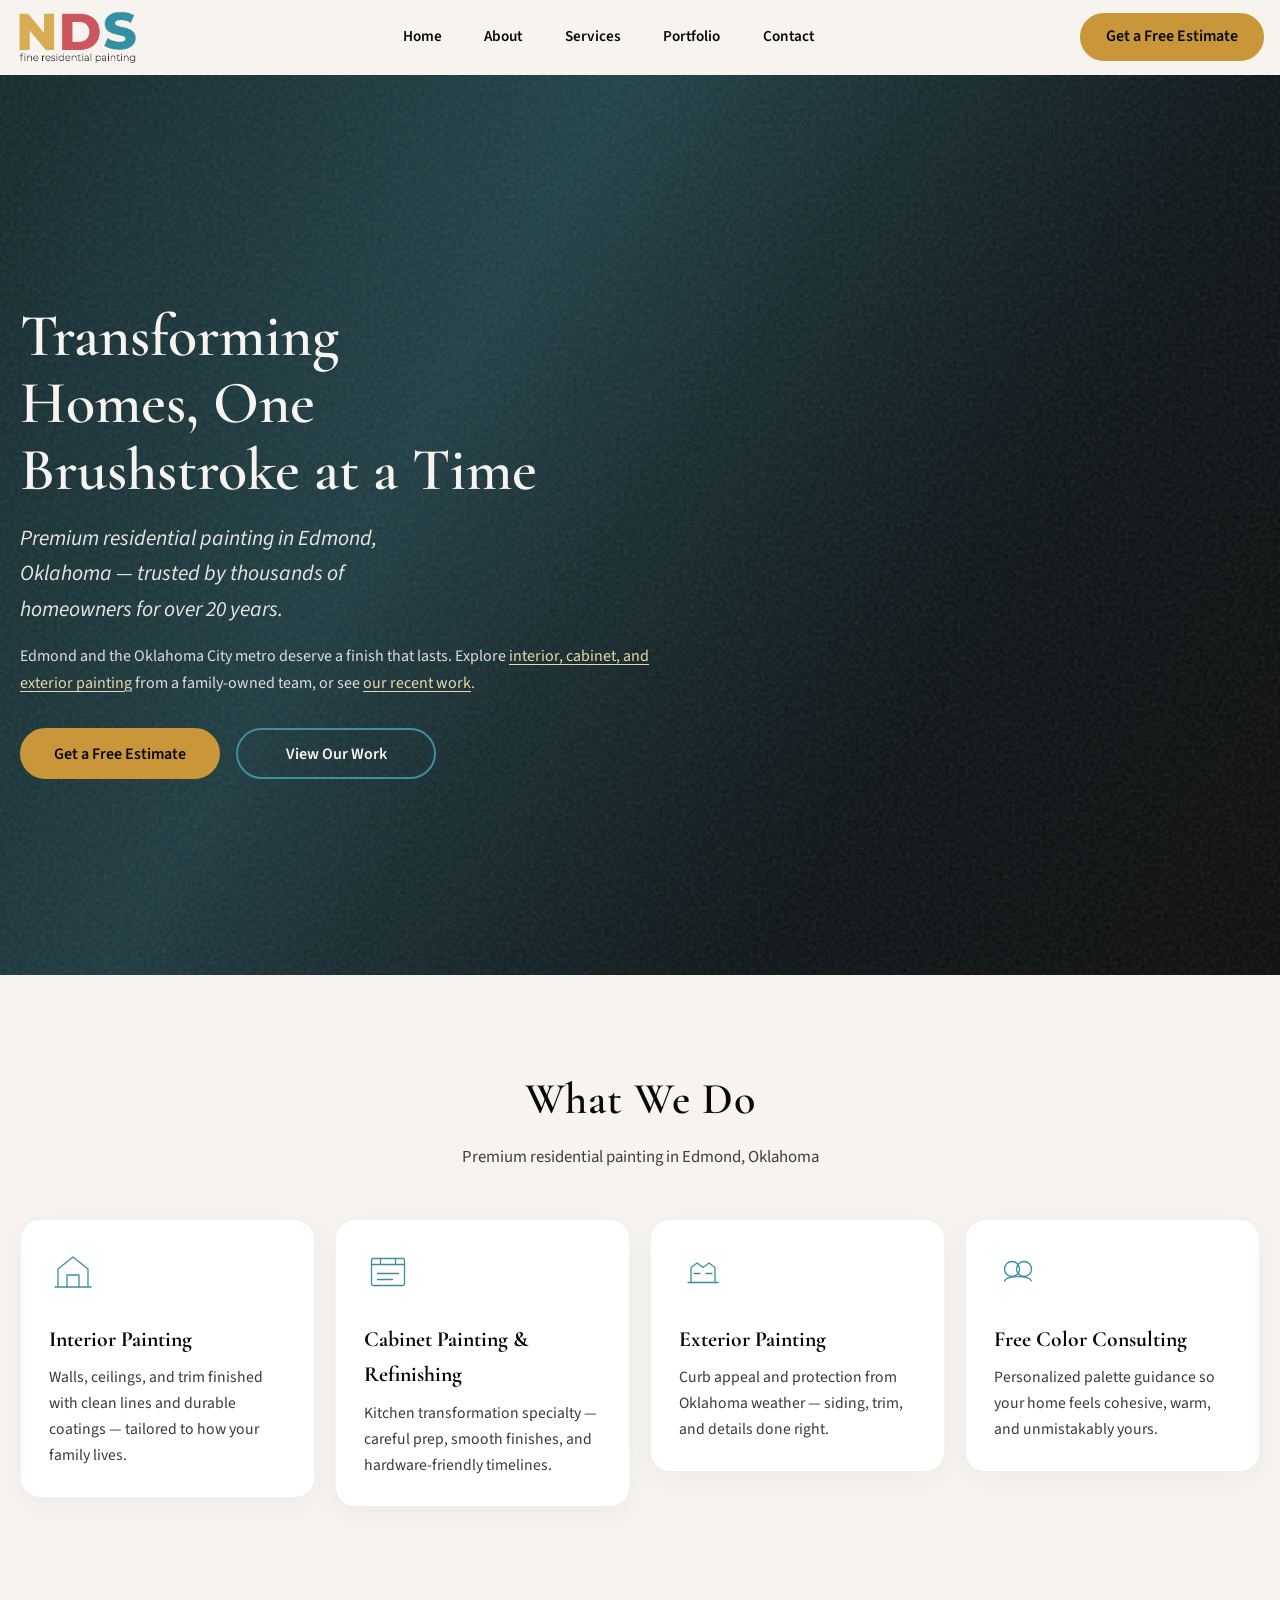
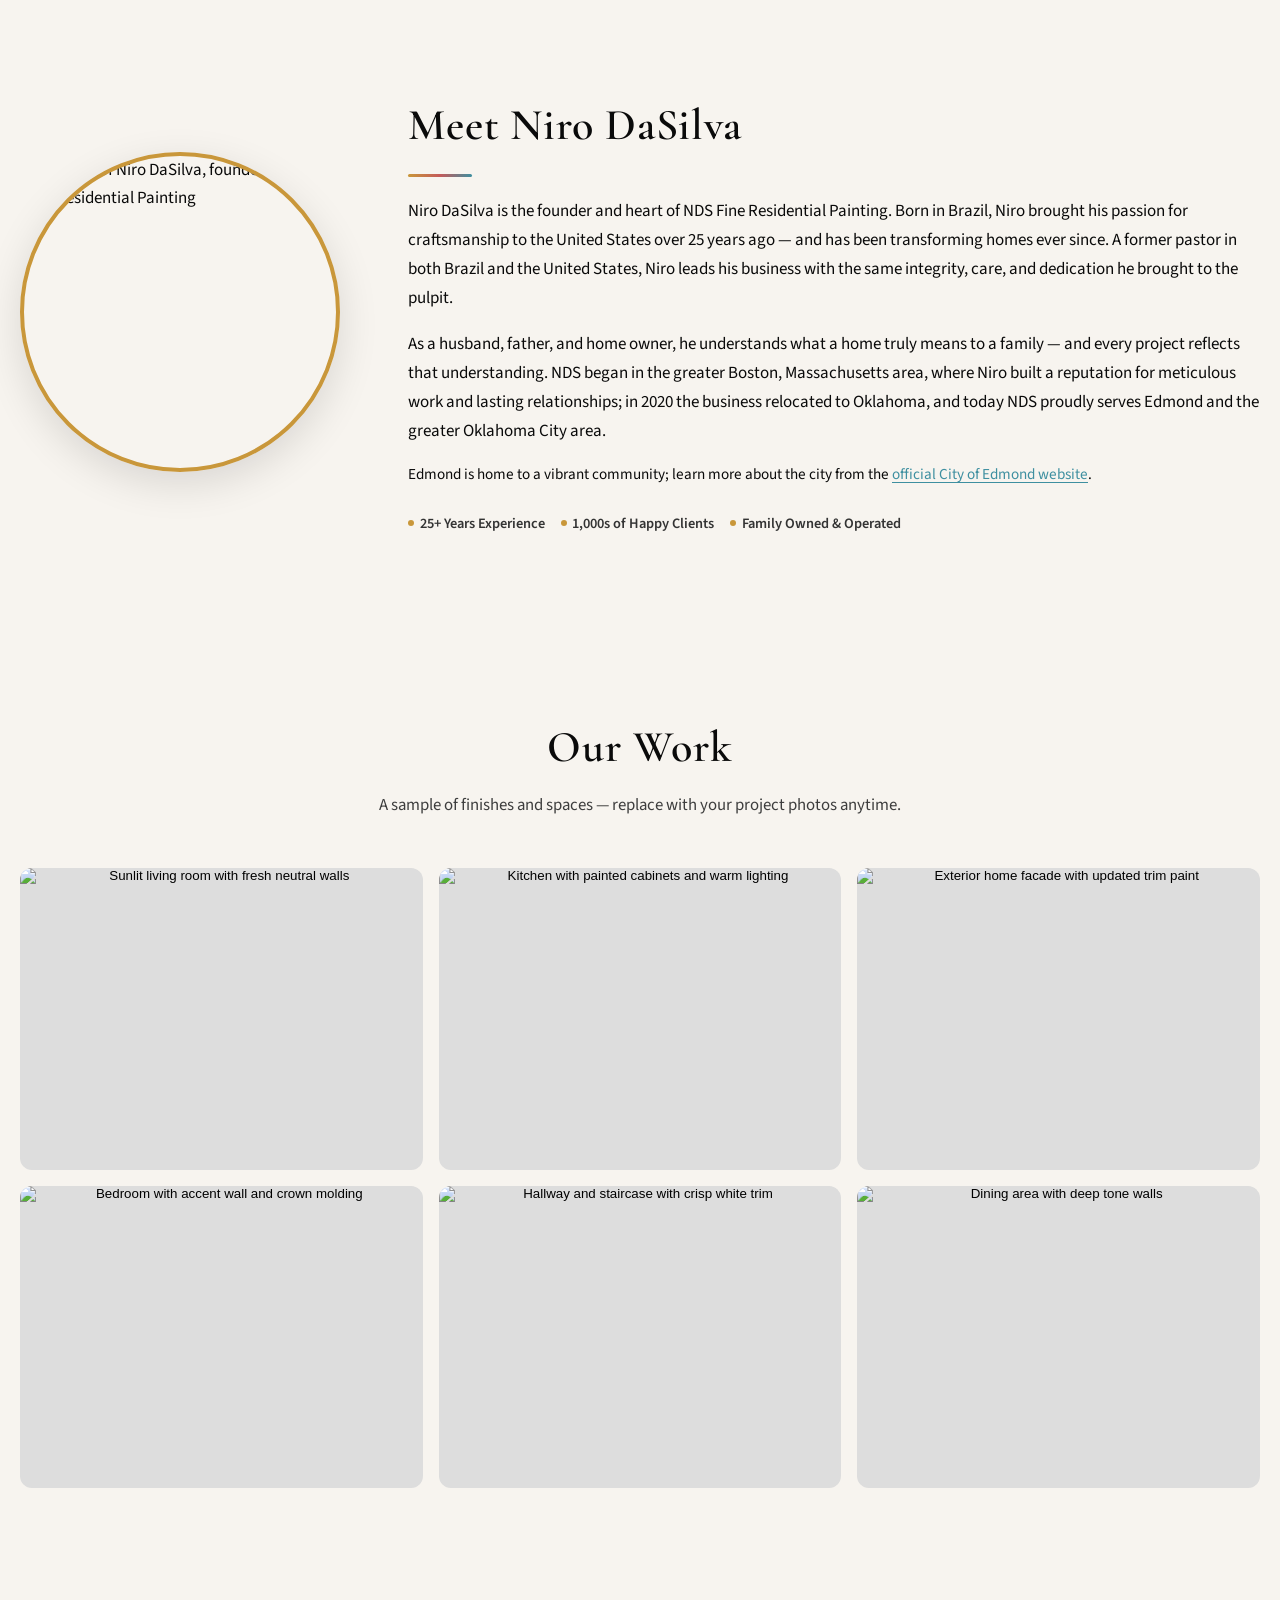
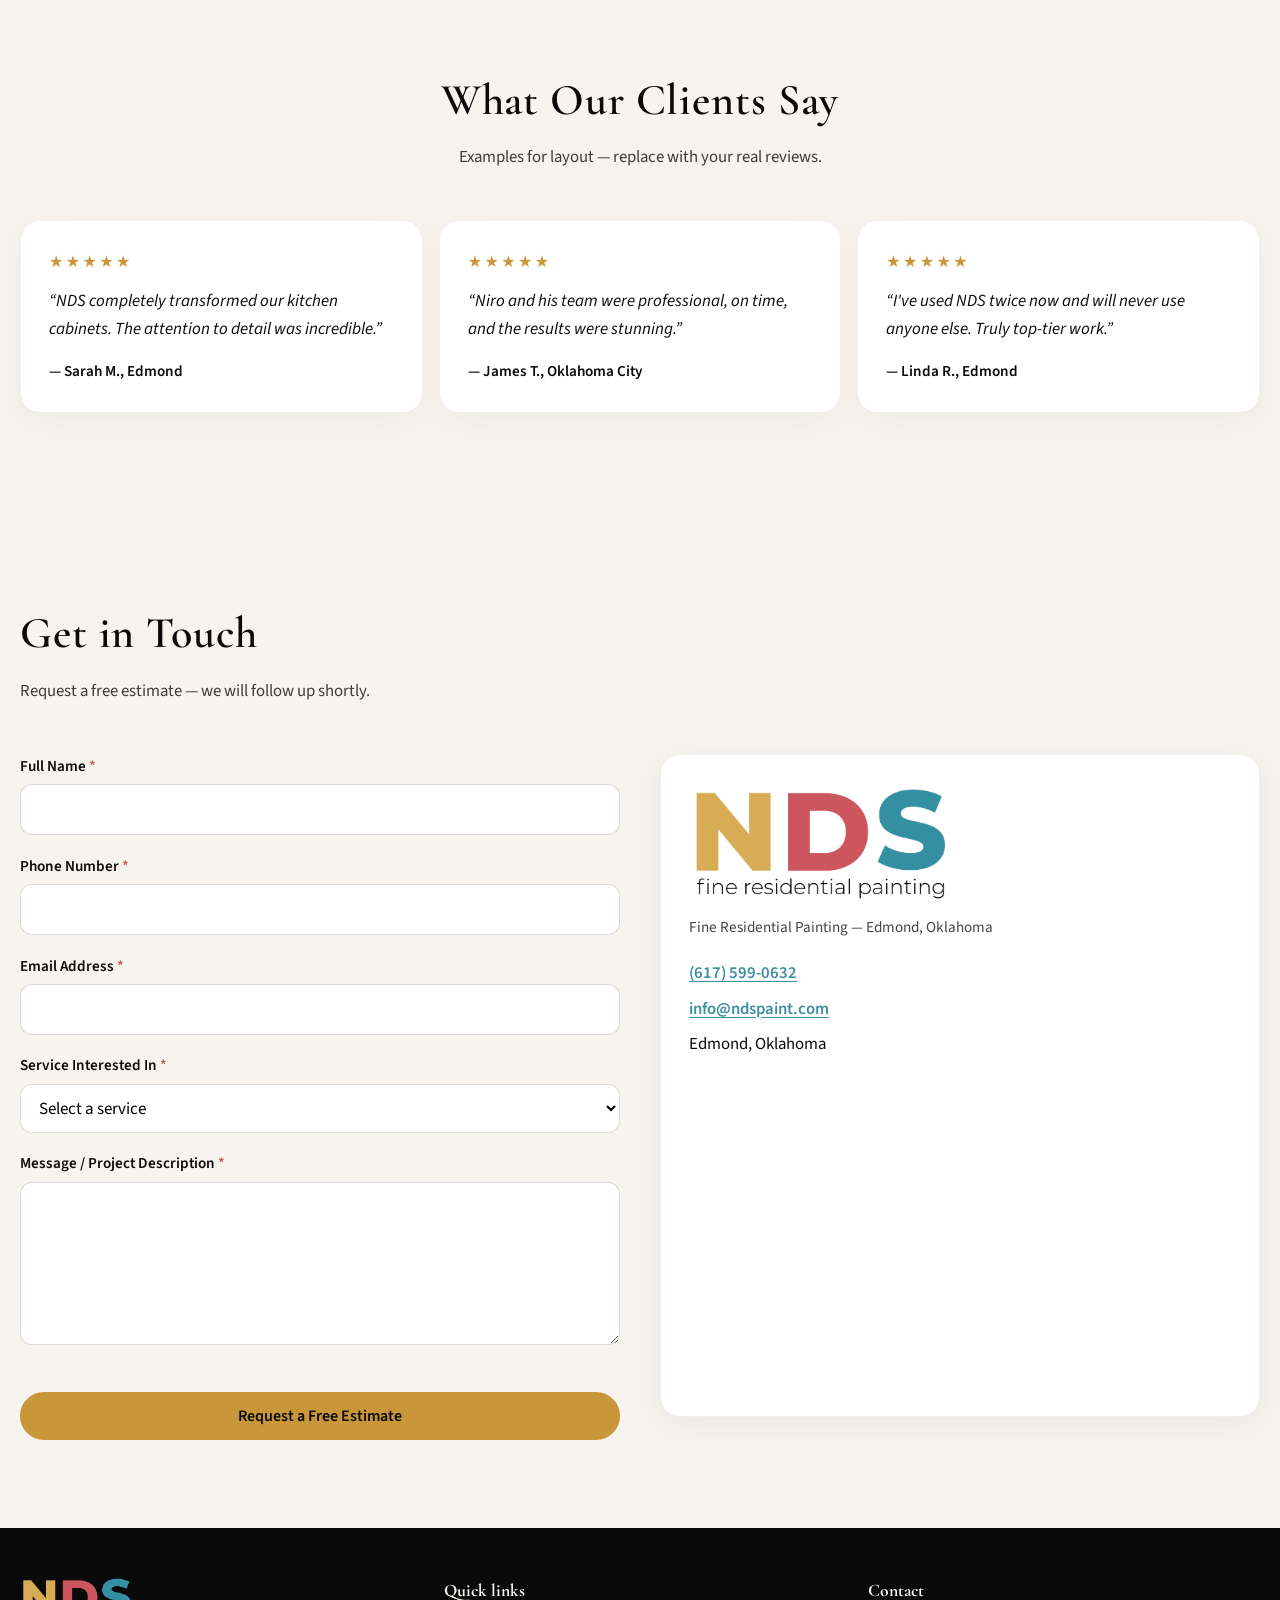
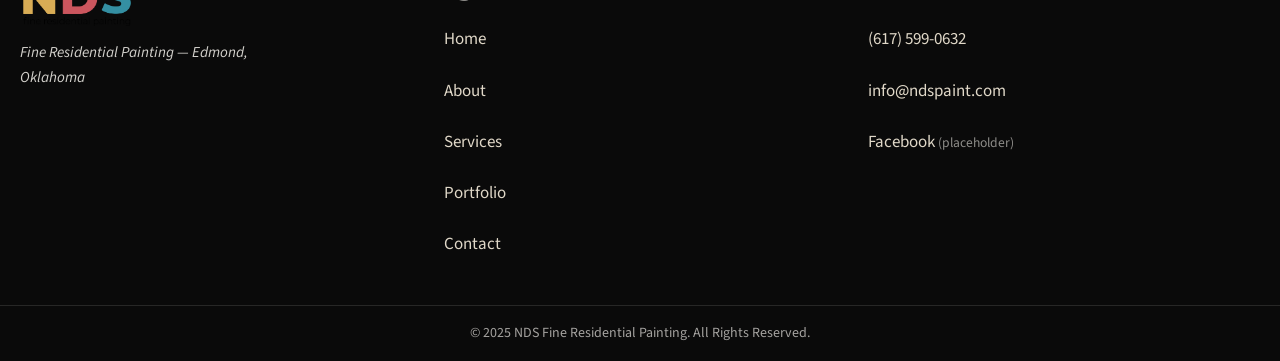
==== commit 1028989e: "Fix mobile nav overlay: full-screen menu, in-panel close, no backdrop-filter trap - Remove header ba" ====
--- a/site/index.html
+++ b/site/index.html
@@ -52,6 +52,10 @@
         <img class="nav__logo" src="images/logo.png" width="420" height="195" alt="NDS Fine Residential Painting">
       </a>
       <ul class="nav__menu" id="navMenu">
+        <li class="nav__menu-header">
+          <span class="nav__menu-title" id="navMenuTitle">Menu</span>
+          <button type="button" class="nav__menu-close" aria-label="Close menu">&times;</button>
+        </li>
         <li><a class="nav__link" href="#home">Home</a></li>
         <li><a class="nav__link" href="#about">About</a></li>
         <li><a class="nav__link" href="#services">Services</a></li>
--- a/site/styles.css
+++ b/site/styles.css
@@ -183,13 +183,14 @@
   position: sticky;
   top: 0;
   z-index: 900;
-  background: rgba(247, 244, 239, 0.92);
-  backdrop-filter: blur(10px);
+  /* No backdrop-filter: it can trap position:fixed #navMenu inside this short header. */
+  background: rgba(247, 244, 239, 0.97);
+  overflow: visible;
   transition: box-shadow var(--transition), background var(--transition);
 }
 
 .site-header.is-scrolled {
-  background: rgba(247, 244, 239, 0.97);
+  background: rgba(247, 244, 239, 0.985);
   box-shadow: var(--shadow-nav);
 }
 
@@ -202,6 +203,7 @@
   margin-inline: auto;
   padding: 0.5rem 1rem;
   min-height: 3.75rem;
+  overflow: visible;
 }
 
 .nav__spacer {
@@ -293,7 +295,8 @@
   border: 0;
   background: transparent;
   cursor: pointer;
-  z-index: 950;
+  position: relative;
+  z-index: 905;
 }
 
 .nav__toggle-bar {
@@ -345,6 +348,37 @@
   pointer-events: none;
 }
 
+.nav__menu-header {
+  display: none;
+}
+
+.nav__menu-title {
+  font-family: var(--font-display);
+  font-size: 1.35rem;
+  font-weight: 600;
+  color: var(--black);
+}
+
+.nav__menu-close {
+  display: flex;
+  align-items: center;
+  justify-content: center;
+  width: 48px;
+  height: 48px;
+  padding: 0;
+  border: 0;
+  border-radius: 50%;
+  background: rgba(10, 10, 10, 0.06);
+  color: var(--black);
+  font-size: 1.75rem;
+  line-height: 1;
+  cursor: pointer;
+}
+
+.nav__menu-close:hover {
+  background: rgba(10, 10, 10, 0.1);
+}
+
 @media (max-width: 1023px) {
   .nav__spacer {
     display: block;
@@ -353,8 +387,38 @@
     height: 1px;
   }
 
+  .nav__menu {
+    padding: max(0.75rem, env(safe-area-inset-top, 0px)) 1.25rem 2rem;
+    align-items: stretch;
+    justify-content: flex-start;
+    gap: 0.35rem;
+    z-index: 1100;
+  }
+
+  .nav__menu-header {
+    display: flex;
+    align-items: center;
+    justify-content: space-between;
+    width: 100%;
+    max-width: 22rem;
+    margin-inline: auto;
+    margin-bottom: 0.75rem;
+    padding-bottom: 1rem;
+    border-bottom: 1px solid rgba(10, 10, 10, 0.1);
+    list-style: none;
+  }
+
+  .nav__menu > li:not(.nav__menu-header) {
+    width: 100%;
+    max-width: 22rem;
+    margin-inline: auto;
+  }
+
   .nav__menu-cta {
-    display: none;
+    margin-top: 0.75rem;
+    max-width: 22rem;
+    width: 100%;
+    margin-inline: auto;
   }
 
   .nav__end .nav__cta {
@@ -377,6 +441,12 @@
 .nav.is-open .nav__menu {
   transform: translateX(0);
   pointer-events: auto;
+}
+
+@media (max-width: 1023px) {
+  .nav.is-open .nav__menu {
+    box-shadow: -8px 0 32px rgba(10, 10, 10, 0.12);
+  }
 }
 
 .nav__link {
@@ -393,6 +463,16 @@
 
 .nav__link:hover {
   color: var(--teal);
+}
+
+@media (max-width: 1023px) {
+  .nav__menu .nav__link {
+    font-size: 1.1rem;
+    min-height: 48px;
+    width: 100%;
+    justify-content: center;
+    border-radius: var(--radius);
+  }
 }
 
 .nav__menu-cta {
@@ -453,11 +533,25 @@
     max-width: none;
     margin: 0;
     pointer-events: auto;
+    z-index: auto;
+    box-shadow: none;
+  }
+
+  .nav__menu-header {
+    display: none !important;
   }
 
   .nav__link {
     font-size: 0.95rem;
     min-height: 44px;
+    width: auto;
+    border-radius: 0;
+  }
+
+  .nav__menu > li:not(.nav__menu-header) {
+    width: auto;
+    max-width: none;
+    margin-inline: 0;
   }
 
   .nav__menu-cta {
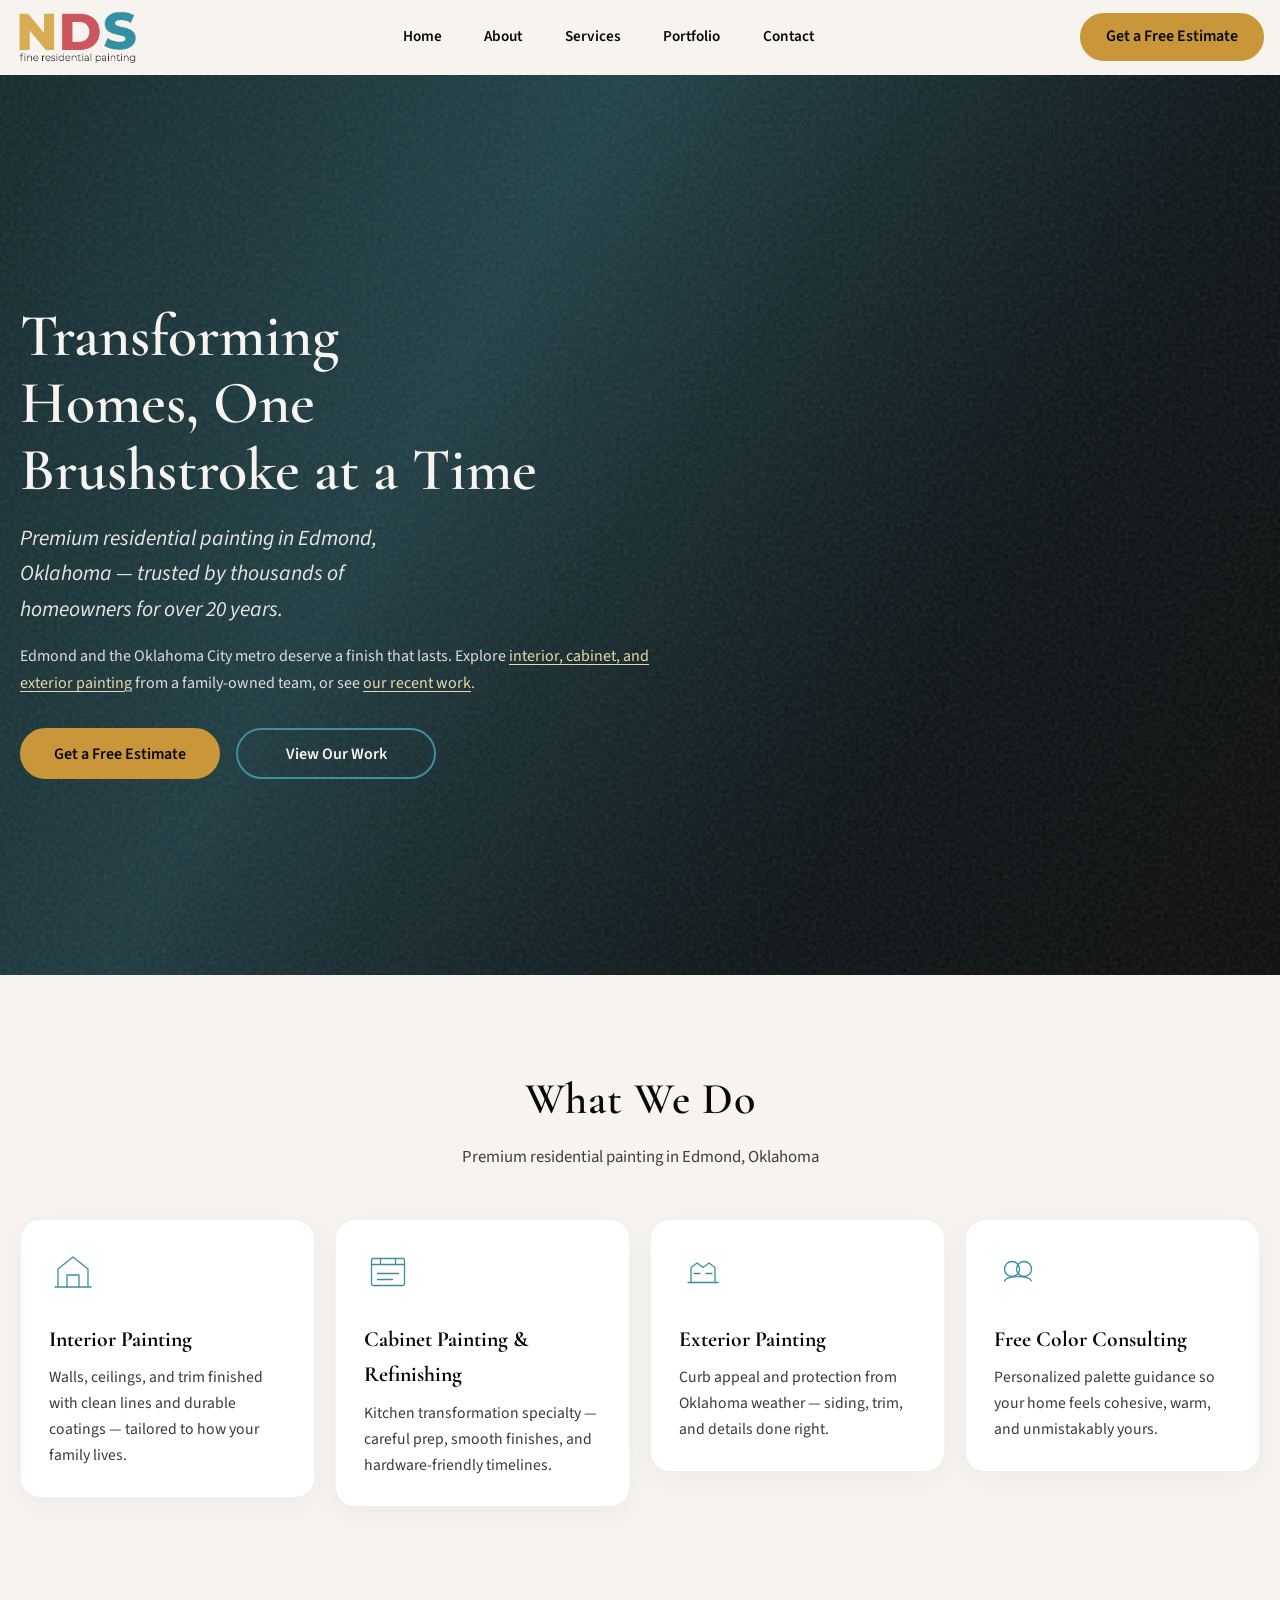
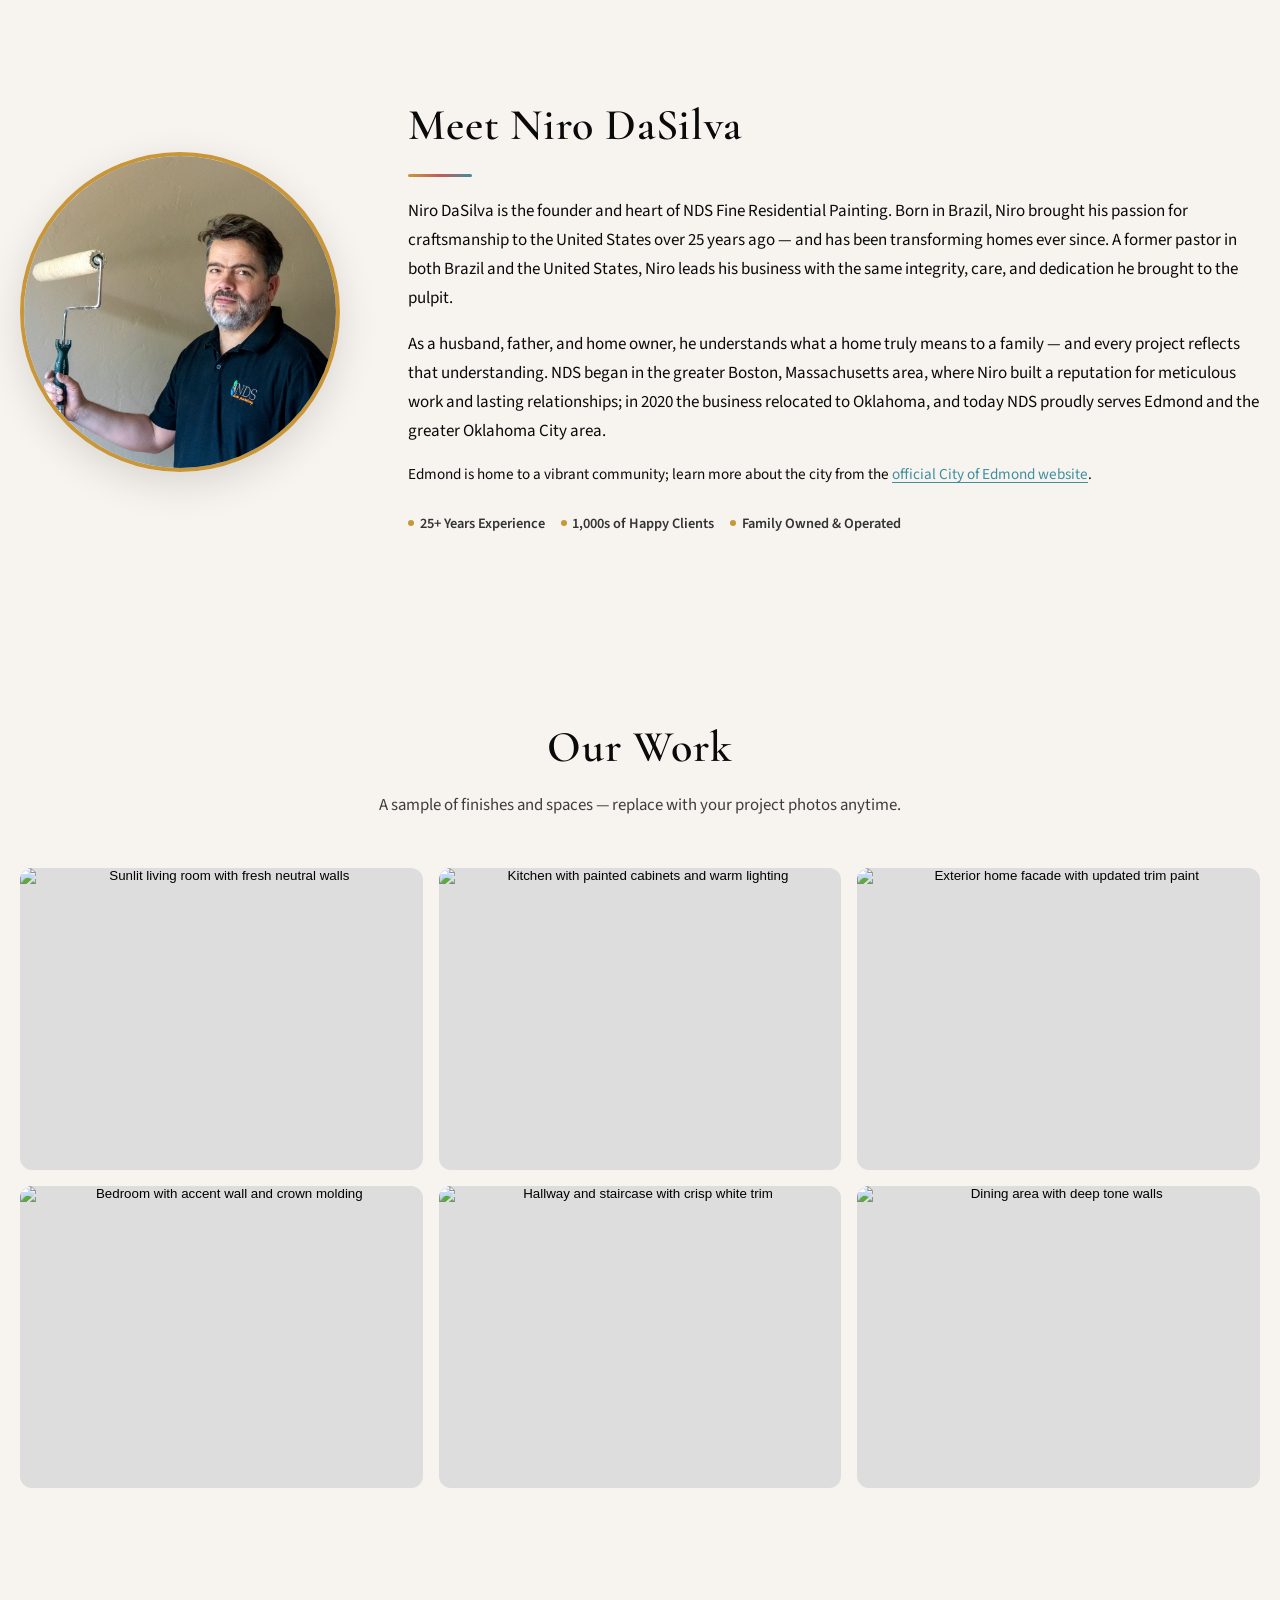
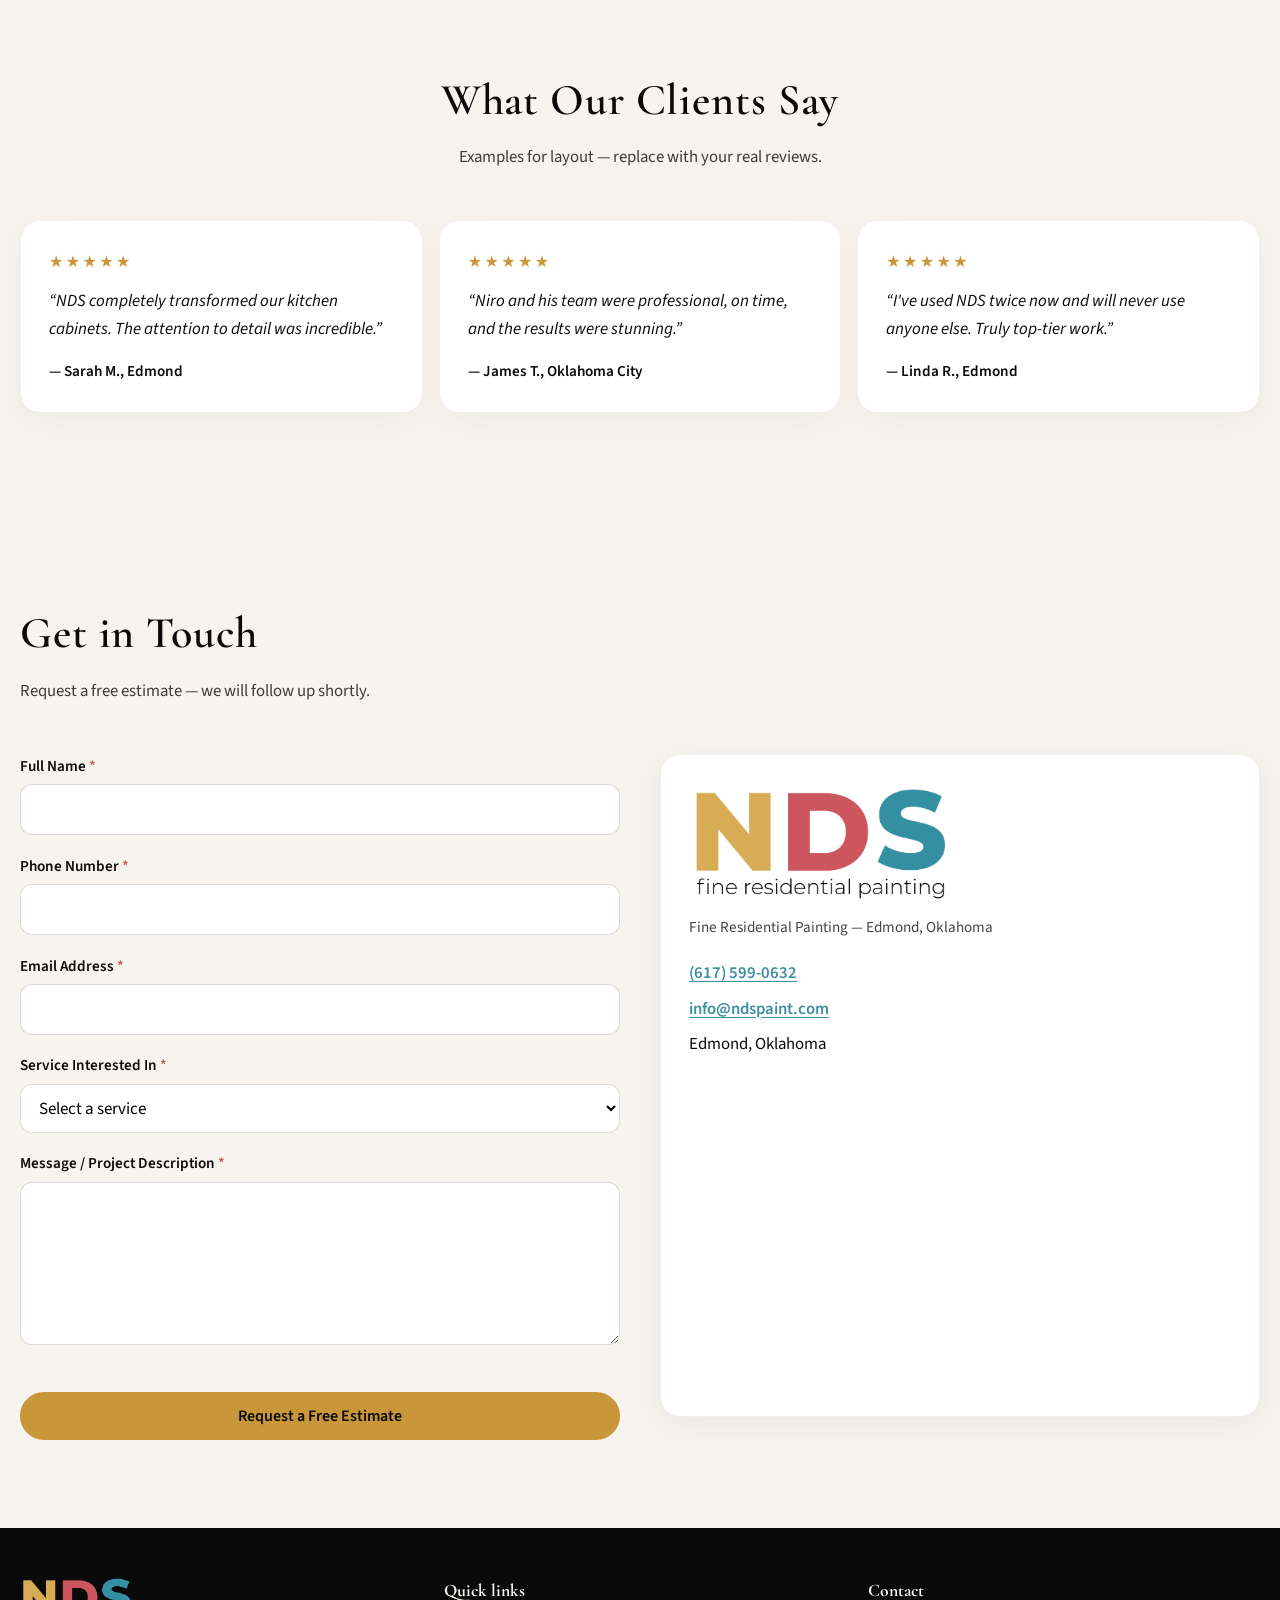
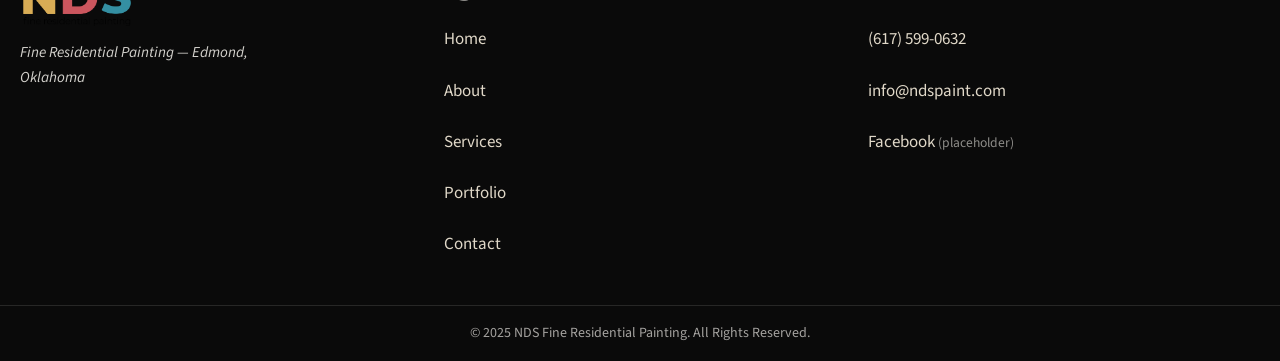
==== commit 7047edf0: "Add Niro DaSilva portrait to the About section Co-authored-by: Cursor <cursoragent@cursor.com>" ====
--- a/site/index.html
+++ b/site/index.html
@@ -135,7 +135,7 @@
     <section class="section" id="about" aria-labelledby="about-heading">
       <div class="container about">
         <div class="about__media reveal">
-          <img class="about__photo" src="https://picsum.photos/seed/nds-owner-portrait/640/640" width="320" height="320" alt="Portrait of Niro DaSilva, founder of NDS Fine Residential Painting">
+          <img class="about__photo" src="images/owner.jpg" width="320" height="320" alt="Niro DaSilva of NDS Fine Residential Painting holding a paint roller">
         </div>
         <div class="about__content reveal">
           <h2 class="section__title section__title--left" id="about-heading">Meet Niro DaSilva</h2>
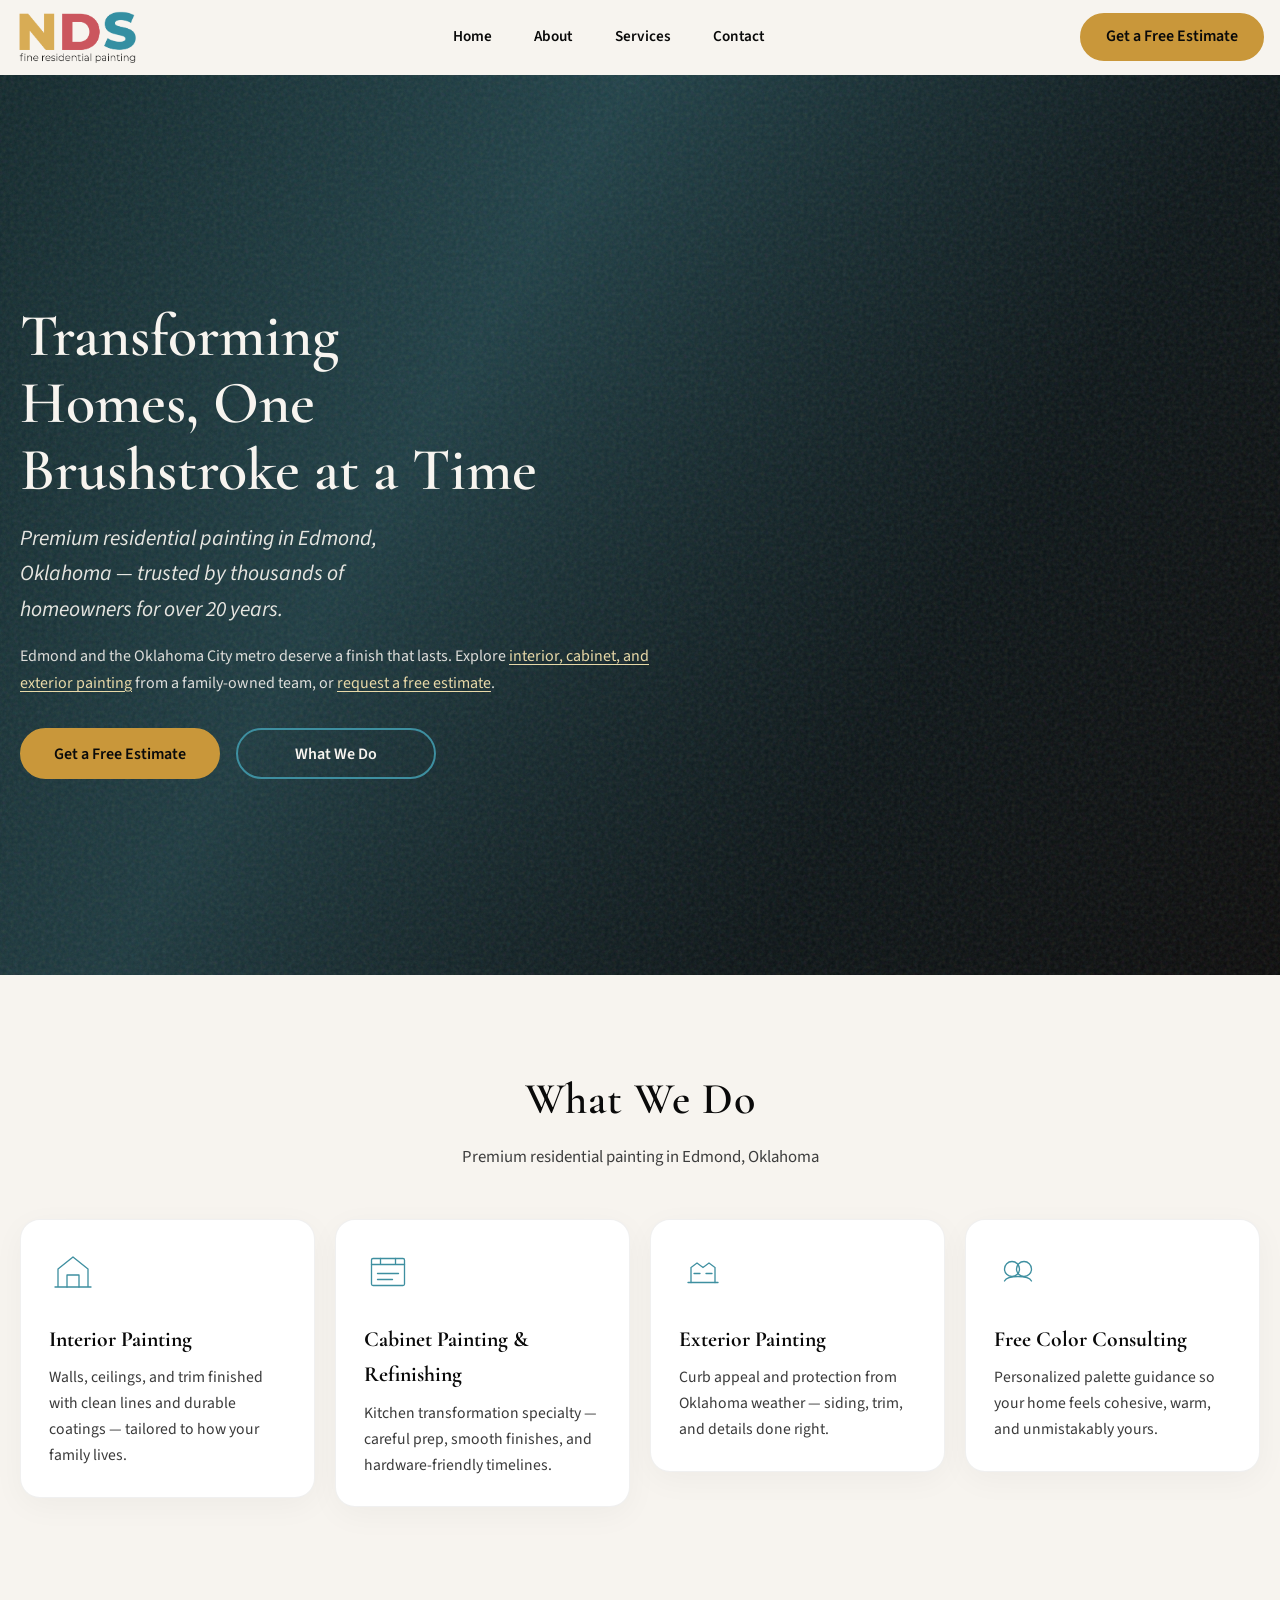
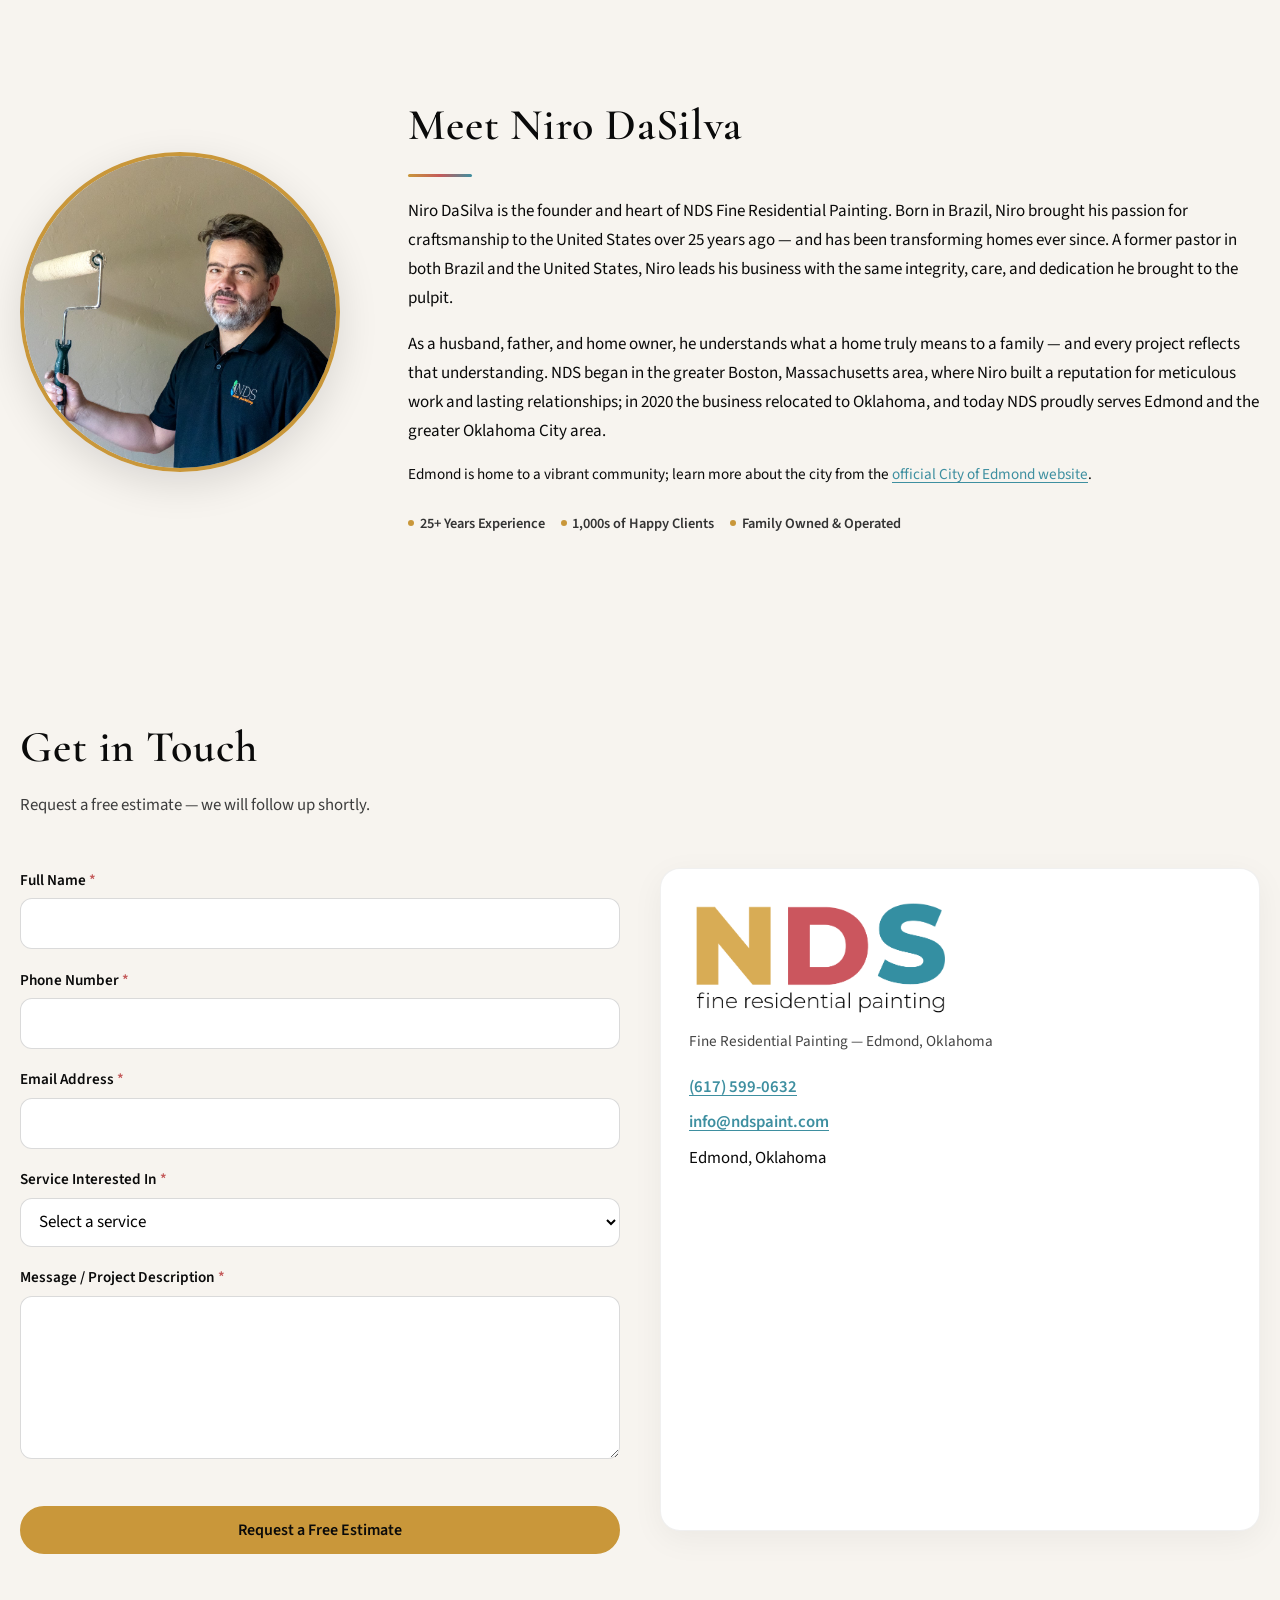
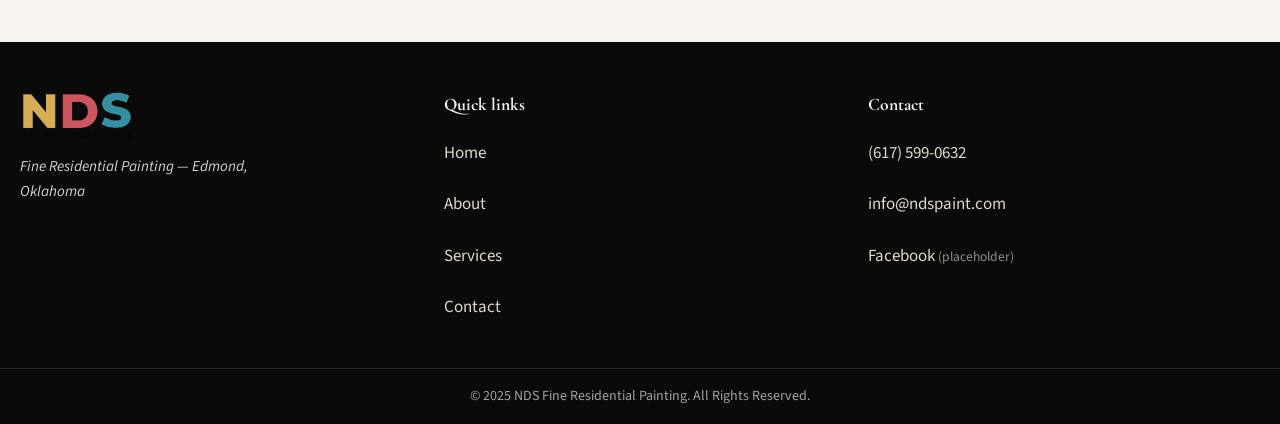
==== commit 1c142da9: "Remove placeholder portfolio photos and testimonials for now Co-authored-by: Cursor <cursoragent@cur" ====
--- a/site/index.html
+++ b/site/index.html
@@ -59,7 +59,6 @@
         <li><a class="nav__link" href="#home">Home</a></li>
         <li><a class="nav__link" href="#about">About</a></li>
         <li><a class="nav__link" href="#services">Services</a></li>
-        <li><a class="nav__link" href="#portfolio">Portfolio</a></li>
         <li><a class="nav__link" href="#contact">Contact</a></li>
         <li class="nav__menu-cta"><a class="btn btn--primary btn--small" href="#contact">Get a Free Estimate</a></li>
       </ul>
@@ -85,10 +84,10 @@
       <div class="hero__inner container reveal">
         <h1 class="hero__title" id="hero-heading">Transforming Homes, One Brushstroke at a Time</h1>
         <p class="hero__subtitle">Premium residential painting in Edmond, Oklahoma — trusted by thousands of homeowners for over 20 years.</p>
-        <p class="hero__lede">Edmond and the Oklahoma City metro deserve a finish that lasts. Explore <a href="#services">interior, cabinet, and exterior painting</a> from a family-owned team, or see <a href="#portfolio">our recent work</a>.</p>
+        <p class="hero__lede">Edmond and the Oklahoma City metro deserve a finish that lasts. Explore <a href="#services">interior, cabinet, and exterior painting</a> from a family-owned team, or <a href="#contact">request a free estimate</a>.</p>
         <div class="hero__actions">
           <a class="btn btn--primary hero__btn" href="#contact">Get a Free Estimate</a>
-          <a class="btn btn--outline hero__btn" href="#portfolio">View Our Work</a>
+          <a class="btn btn--outline hero__btn" href="#services">What We Do</a>
         </div>
       </div>
     </section>
@@ -148,61 +147,6 @@
             <li>1,000s of Happy Clients</li>
             <li>Family Owned &amp; Operated</li>
           </ul>
-        </div>
-      </div>
-    </section>
-
-    <section class="section section--cream" id="portfolio" aria-labelledby="portfolio-heading">
-      <div class="container">
-        <header class="section__header reveal">
-          <h2 class="section__title" id="portfolio-heading">Our Work</h2>
-          <p class="section__kicker">A sample of finishes and spaces — replace with your project photos anytime.</p>
-        </header>
-        <div class="gallery" id="gallery" data-lightbox-root>
-          <button type="button" class="gallery__item reveal" data-lightbox-index="0" aria-label="Open gallery image 1: Sunlit living room with fresh neutral walls">
-            <img src="https://picsum.photos/seed/nds-pf-01/800/600" alt="Sunlit living room with fresh neutral walls" width="800" height="600" loading="lazy" decoding="async">
-          </button>
-          <button type="button" class="gallery__item reveal" data-lightbox-index="1" aria-label="Open gallery image 2: Kitchen with painted cabinets and warm lighting">
-            <img src="https://picsum.photos/seed/nds-pf-02/800/700" alt="Kitchen with painted cabinets and warm lighting" width="800" height="700" loading="lazy" decoding="async">
-          </button>
-          <button type="button" class="gallery__item reveal" data-lightbox-index="2" aria-label="Open gallery image 3: Exterior home facade with updated trim paint">
-            <img src="https://picsum.photos/seed/nds-pf-03/800/650" alt="Exterior home facade with updated trim paint" width="800" height="650" loading="lazy" decoding="async">
-          </button>
-          <button type="button" class="gallery__item reveal" data-lightbox-index="3" aria-label="Open gallery image 4: Bedroom with accent wall and crown molding">
-            <img src="https://picsum.photos/seed/nds-pf-04/800/620" alt="Bedroom with accent wall and crown molding" width="800" height="620" loading="lazy" decoding="async">
-          </button>
-          <button type="button" class="gallery__item reveal" data-lightbox-index="4" aria-label="Open gallery image 5: Hallway and staircase with crisp white trim">
-            <img src="https://picsum.photos/seed/nds-pf-05/800/680" alt="Hallway and staircase with crisp white trim" width="800" height="680" loading="lazy" decoding="async">
-          </button>
-          <button type="button" class="gallery__item reveal" data-lightbox-index="5" aria-label="Open gallery image 6: Dining area with deep tone walls">
-            <img src="https://picsum.photos/seed/nds-pf-06/800/640" alt="Dining area with deep tone walls" width="800" height="640" loading="lazy" decoding="async">
-          </button>
-        </div>
-      </div>
-    </section>
-
-    <section class="section" id="testimonials" aria-labelledby="testimonials-heading">
-      <div class="container">
-        <header class="section__header reveal">
-          <h2 class="section__title" id="testimonials-heading">What Our Clients Say</h2>
-          <p class="section__kicker">Examples for layout — replace with your real reviews.</p>
-        </header>
-        <div class="testimonials reveal" role="region" aria-label="Client testimonials" tabindex="0">
-          <article class="testimonial card">
-            <p class="testimonial__stars" aria-label="5 out of 5 stars">★★★★★</p>
-            <blockquote class="testimonial__quote"><p>“NDS completely transformed our kitchen cabinets. The attention to detail was incredible.”</p></blockquote>
-            <p class="testimonial__cite">— Sarah M., Edmond</p>
-          </article>
-          <article class="testimonial card">
-            <p class="testimonial__stars" aria-label="5 out of 5 stars">★★★★★</p>
-            <blockquote class="testimonial__quote"><p>“Niro and his team were professional, on time, and the results were stunning.”</p></blockquote>
-            <p class="testimonial__cite">— James T., Oklahoma City</p>
-          </article>
-          <article class="testimonial card">
-            <p class="testimonial__stars" aria-label="5 out of 5 stars">★★★★★</p>
-            <blockquote class="testimonial__quote"><p>“I've used NDS twice now and will never use anyone else. Truly top-tier work.”</p></blockquote>
-            <p class="testimonial__cite">— Linda R., Edmond</p>
-          </article>
         </div>
       </div>
     </section>
@@ -283,7 +227,6 @@
           <li><a href="#home">Home</a></li>
           <li><a href="#about">About</a></li>
           <li><a href="#services">Services</a></li>
-          <li><a href="#portfolio">Portfolio</a></li>
           <li><a href="#contact">Contact</a></li>
         </ul>
       </div>
@@ -303,19 +246,6 @@
     </div>
   </footer>
 
-  <div class="lightbox" id="lightbox" role="dialog" aria-modal="true" aria-label="Image gallery" hidden>
-    <div class="lightbox__backdrop" data-lightbox-close tabindex="-1"></div>
-    <div class="lightbox__dialog">
-      <button type="button" class="lightbox__close" data-lightbox-close aria-label="Close gallery">&times;</button>
-      <button type="button" class="lightbox__nav lightbox__nav--prev" id="lightboxPrev" aria-label="Previous image">‹</button>
-      <figure class="lightbox__figure">
-        <img class="lightbox__img" id="lightboxImg" alt="">
-        <figcaption class="lightbox__caption" id="lightboxCaption"></figcaption>
-      </figure>
-      <button type="button" class="lightbox__nav lightbox__nav--next" id="lightboxNext" aria-label="Next image">›</button>
-    </div>
-  </div>
-
   <script src="script.js" defer></script>
 </body>
 </html>
